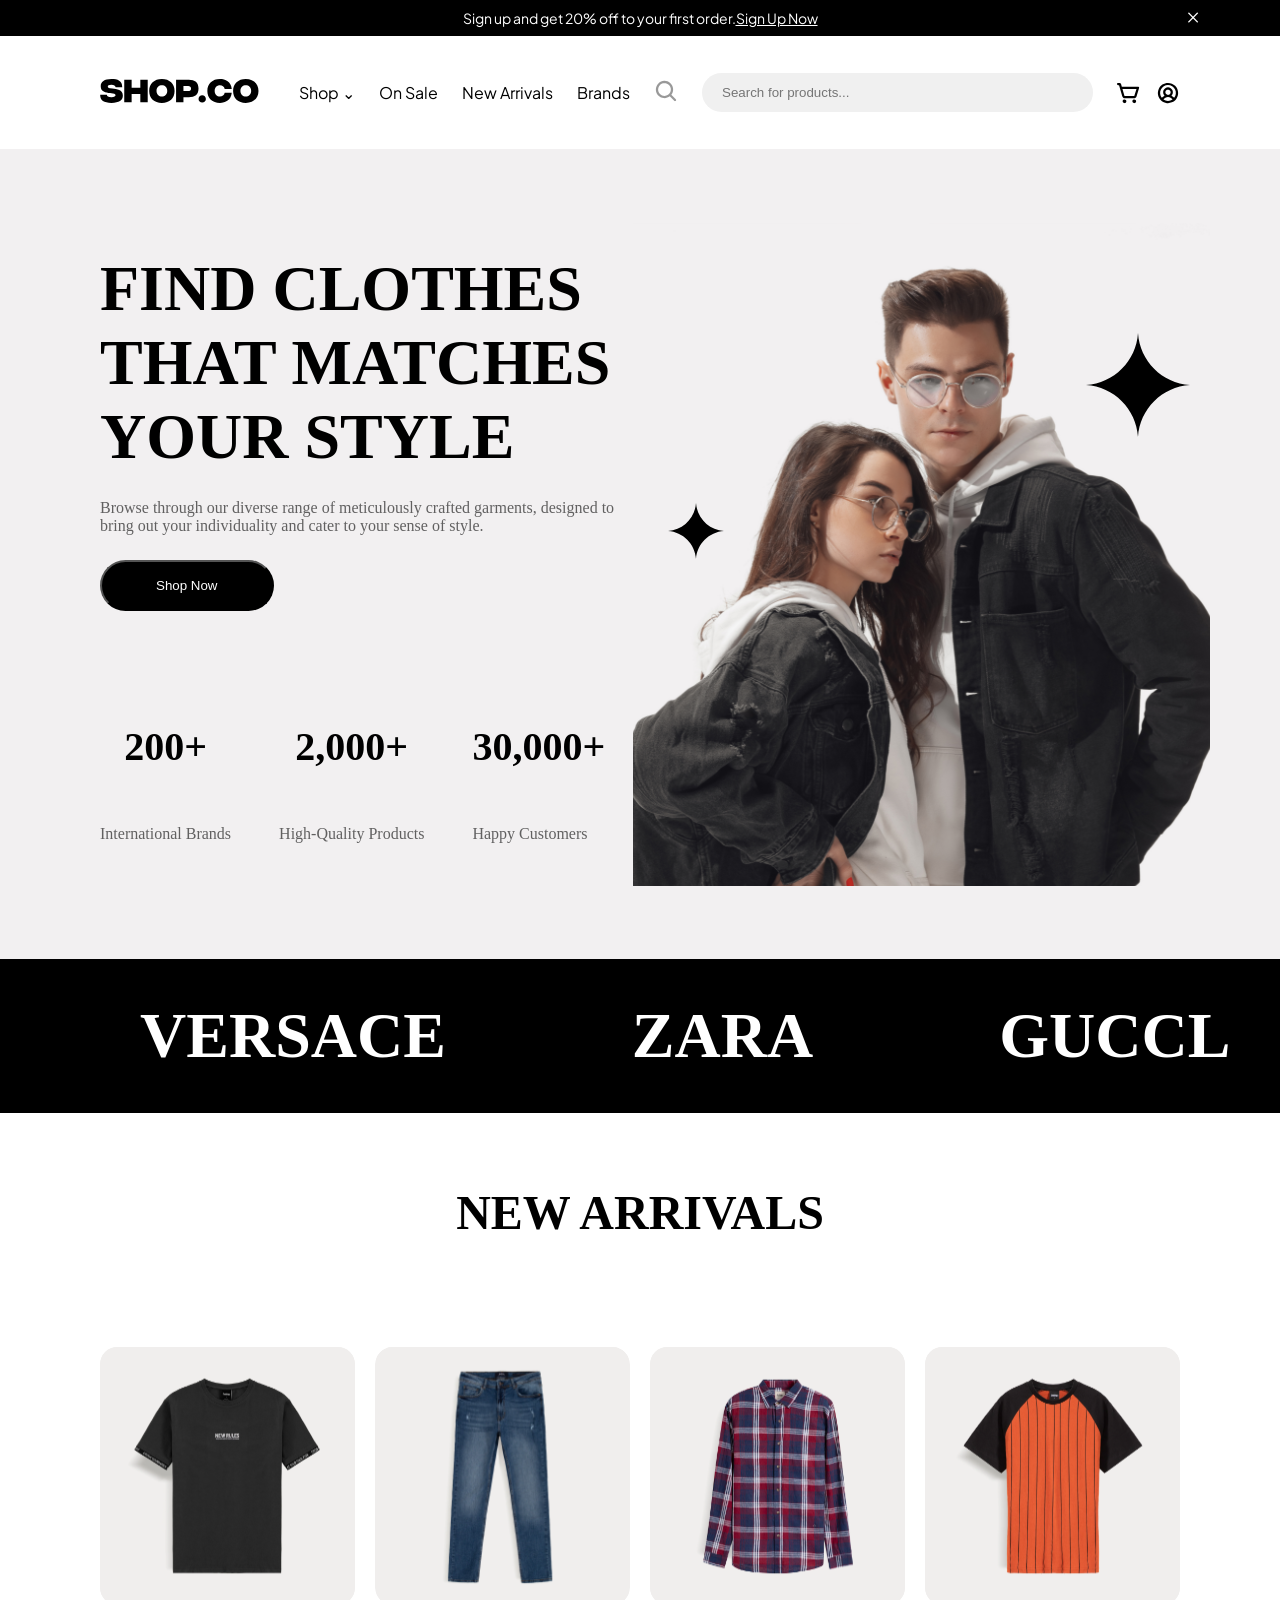
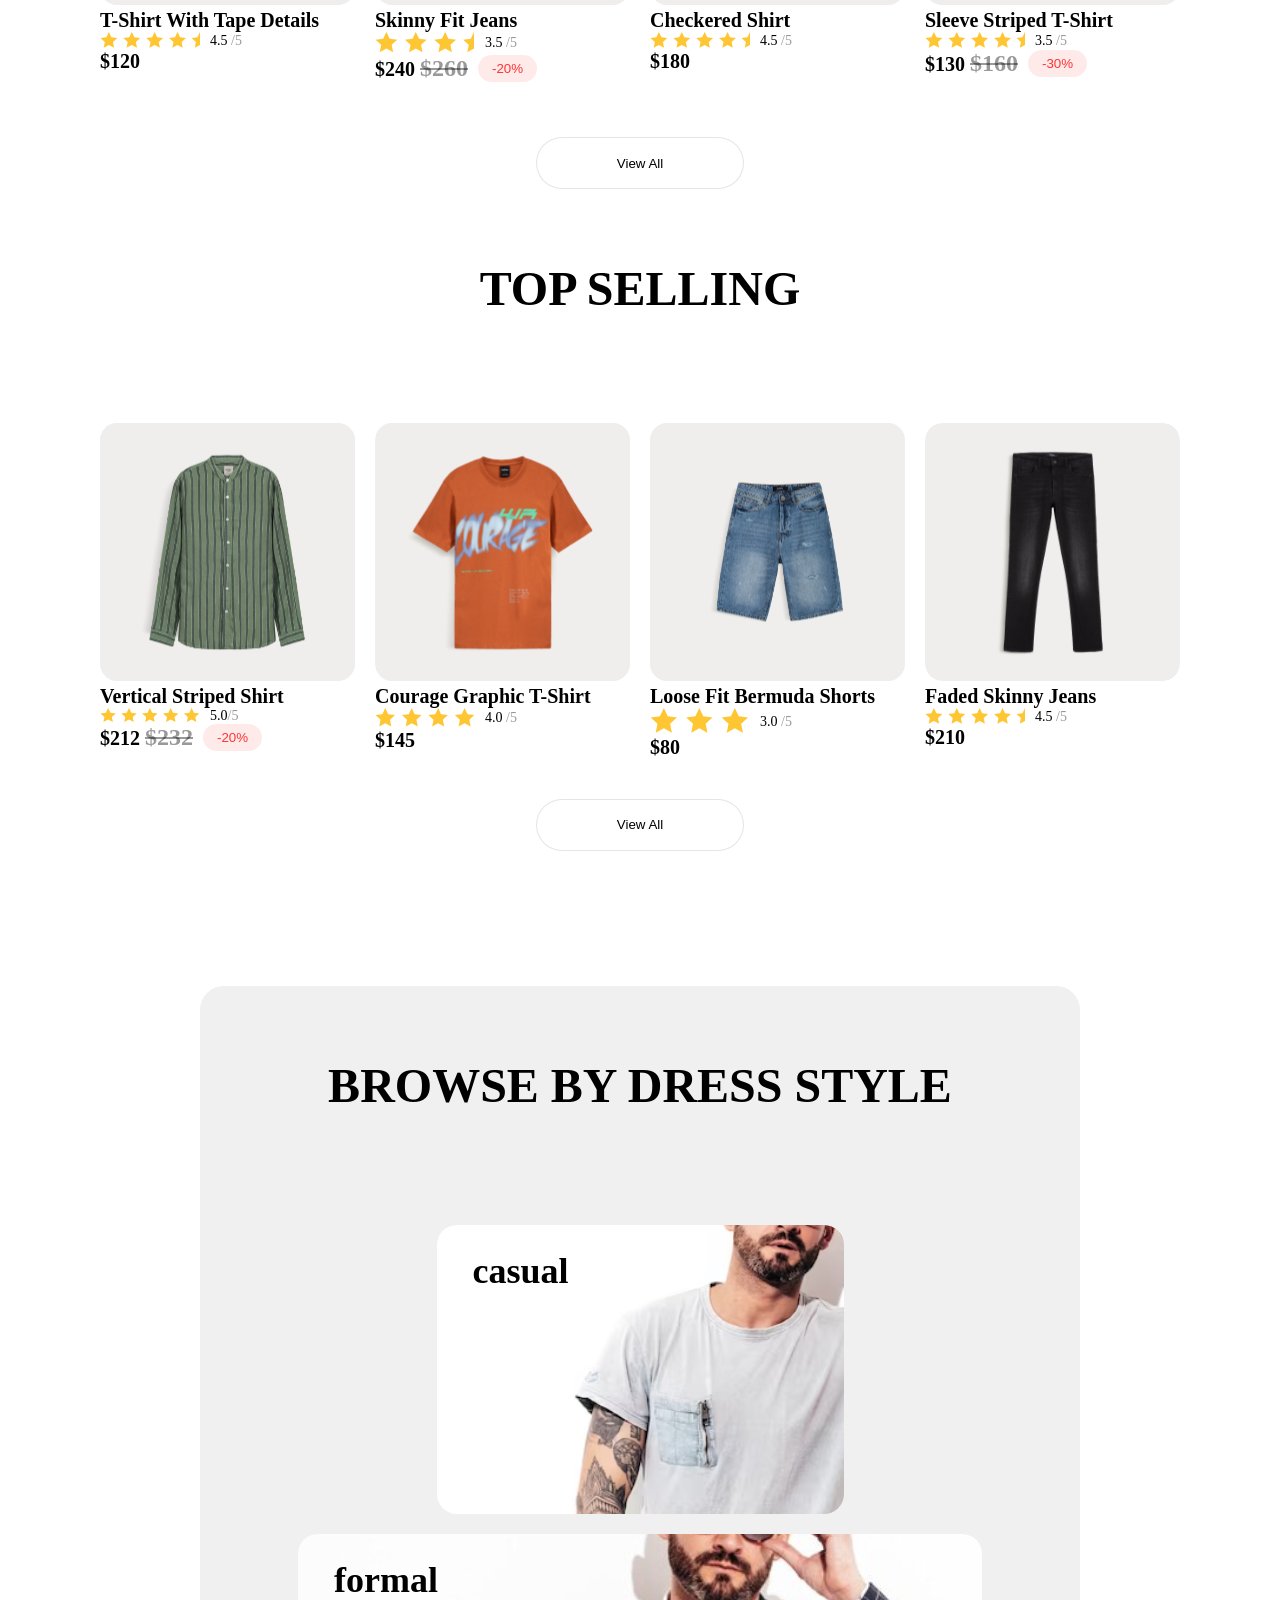
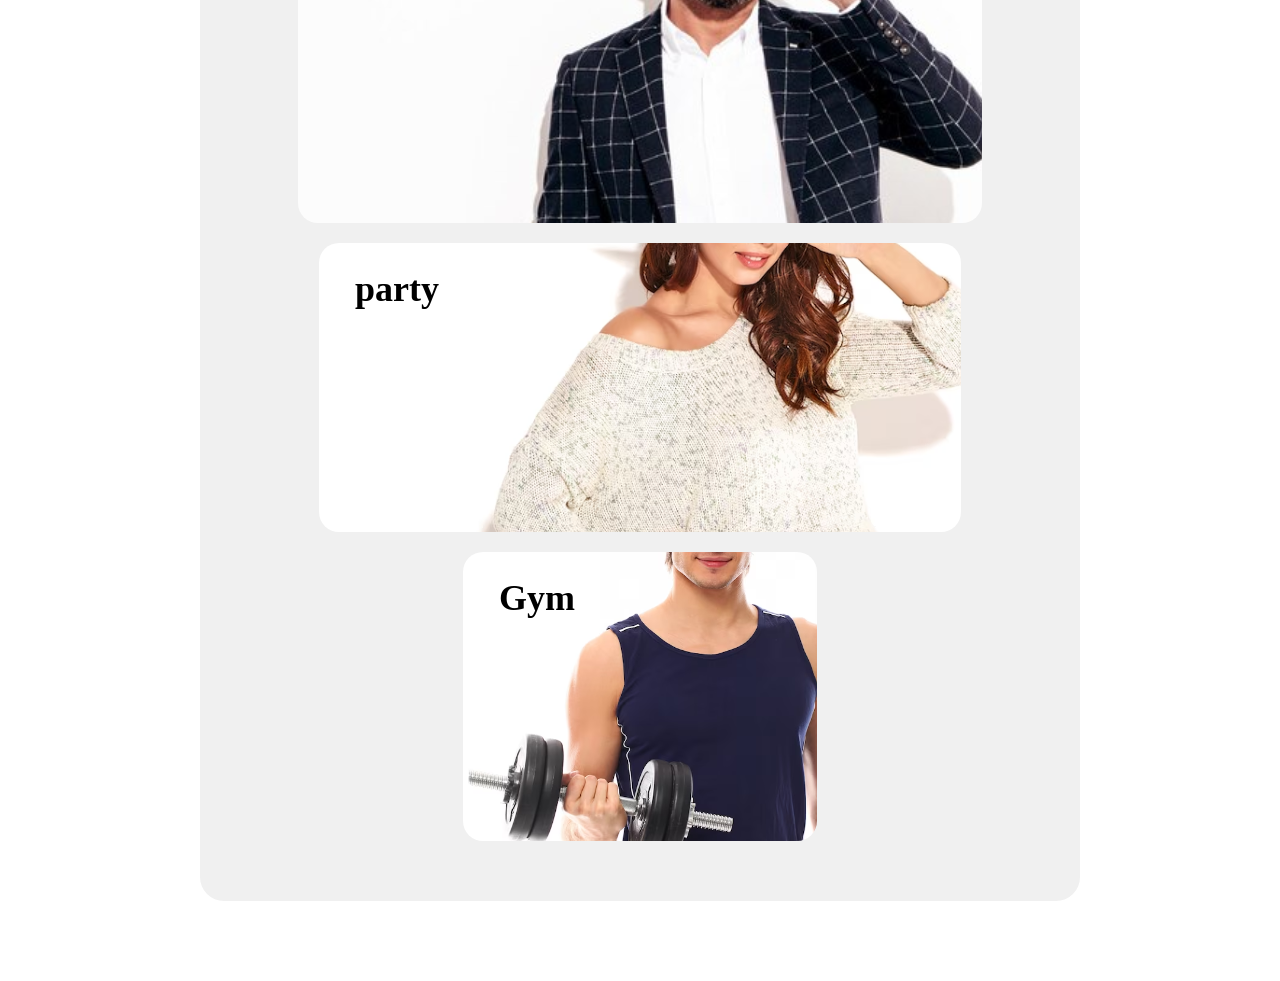
==== index.html @ 4433cfea "version 1" ====
<!DOCTYPE html>
<html lang="en">

<head>
    <meta charset="UTF-8">
    <meta name="viewport" content="width=device-width, initial-scale=1.0">
    <title>Document</title>
    <link rel="stylesheet" href="./style.css">
    <link rel="preconnect" href="https://fonts.googleapis.com">
<link rel="preconnect" href="https://fonts.gstatic.com" crossorigin>
<link href="https://fonts.googleapis.com/css2?family=Inter:ital,opsz,wght@0,14..32,100..900;1,14..32,100..900&family=Plus+Jakarta+Sans:ital,wght@0,200..800;1,200..800&display=swap" rel="stylesheet">
</head>

<body>
        <!-- banner -->
        <div class="banner">
            <p>Sign up and get 20% off to your first order.<a href="">Sign Up Now</a></p>
            <span> × </span>
        </div>
        <div class="container">
            <!-- header -->
         <header>
             <div class="logo"><img src="./image/SHOP.CO.svg" alt="logo"></div>
            <nav>
            <a href=""> Shop <span>⌄</span> </a>
                <a href="">On Sale</a>
                <a href="">New Arrivals </a>
            <a href=""> Brands</a>
            <span><img src="./image/search.svg" alt="search"></span>
            <div class="search"><input type="text" placeholder="Search for products...">
            </div>
            <div class="icon">
                <img src="./image/cart.svg" alt="cart">
                <img src="./image/profiel.svg" alt="prof">
            </div>
            </nav>
         </header>
        </div>
         <!-- hero -->
         <div class="hero section">
             
    <div class="hero-text">
        <h1>FIND CLOTHES<br> THAT MATCHES<br> YOUR STYLE</h1>
        
        <p>
            Browse through our diverse range of meticulously crafted garments,
            designed to bring out your individuality and cater to your sense of style.
        </p>

        <button>Shop Now</button>

        <div class="stats">
            <div>
                <h2>200+</h2>
                <span>International Brands</span>
            </div>

            <div>
                <h2>2,000+</h2>
                <span>High-Quality Products</span>
            </div>

            <div>
                <h2>30,000+</h2>
                <span>Happy Customers</span>
            </div>
        </div>
    </div>

    <div class="hero-img">
        <img src="./image/hero img (2).svg" alt="hero image">
        <img src="./image/Vector.svg" alt="star">
        <img src="./image/Vector (1).svg" alt="star">
    </div>
</div>

<!-- hero banner -->
<section class="brands-banner">
    <span>VERSACE </span>
<span> ZARA</span>
<span> GUCCL</span>
<span>PRADA</span>
</section>
<!-- product -->
 <h2> NEW ARRIVALS</h2>
<div class="products">

    <div class="card">
        <img src="./image/t shirt.svg" alt="T-shirt">

        <h3>T-Shirt With Tape Details</h3>

        <div class="rating">
            <img src="./image/stars.svg" alt="star">
            <p>4.5 <span>/5</span></p>
        </div>

        <div class="price">
            <h3>$120</h3>
        </div>
    </div>


    <div class="card">
        <img src="./image/pants.svg" alt="pants">

        <h3>Skinny Fit Jeans</h3>

        <div class="rating">
            <img src="./image/bants.svg" alt="star">
            <p>3.5 <span>/5</span></p>
        </div>

        <div class="price">
            <h3>$240 <span>$260</span></h3>
            <button>-20%</button>
        </div>
    </div>

    <div class="card">
        <img src="./image/blouse.svg" alt="blouse">

        <h3>Checkered Shirt</h3>

        <div class="rating">
            <img src="./image/stars.svg" alt="star">
            <p>4.5 <span>/5</span></p>
        </div>

        <div class="price">
            <h3>$180</h3>
        </div>
    </div>

    <div class="card">
        <img src="./image/T_SHIRT O.svg" alt="shirt">

        <h3>Sleeve Striped T-Shirt</h3>

        <div class="rating">
            <img src="./image/stars.svg" alt="stars">
            <p>3.5 <span>/5</span></p>
        </div>

        <div class="price">
            <h3>$130 <span>$160</span></h3>
            <button>-30%</button>
        </div>
    </div>

</div>
<button class="btn">View All</button>
<!-- top-selling -->
 <h2> TOP SELLING</h2>
<div class="top-selling">
 <div class="card">
        <img src="./image/img 1.svg" alt="T-shirt green">

        <h3>Vertical Striped Shirt</h3>

        <div class="rating">
            <img src="./image/star 1.svg" alt="star 1">
            <p>5.0<span>/5</span></p>
        </div>
        <div class="price">
            <h3>$212 <span>$232</span></h3>
            <button>-20%</button>
        </div>
    </div>


    <div class="card">
        <img src="./image/img 2.svg" alt="T-shirt o">

        <h3>Courage Graphic T-Shirt</h3>

        <div class="rating">
            <img src="./image/star 2.svg" alt="star 2">
            <p>4.0 <span>/5</span></p>
        </div>
        <div class="price">
            <h3>$145</h3>
        </div>
    </div>
    <div class="card">
        <img src="./image/img 3.svg" alt="short">

        <h3>Loose Fit Bermuda Shorts</h3>

        <div class="rating">
            <img src="./image/star 3.svg" alt="star 3">
            <p>3.0 <span>/5</span></p>
        </div>
        <div class="price">
            <h3>$80</h3>
        </div>
    </div>
    <div class="card">
        <img src="./image/img 4.svg" alt="Jeans">

        <h3>Faded Skinny Jeans </h3>

        <div class="rating">
            <img src="./image/stars.svg" alt="stars">
            <p>4.5 <span>/5</span></p>
        </div>
<div class="price">
            <h3>$210</h3>
        </div>  
    </div>
<button class="btn">View All</button>  
</div>

<!-- About -->
 
<div class="About">
    <h2>BROWSE BY DRESS STYLE</h2>
  <div class="images">
    <div class="card casual-card">
      <img src="./image/Casual (2).svg" alt="casual">
      <h3 class="position">casual</h3>
    </div>
    <div class="card formal-card">
      <img src="./image/Formal (2).svg" alt="formal">
      <h3 class="position">formal</h3>
    </div>
    <div class="card party-card">
      <img src="./image/party (2).svg" alt="party">
      <h3 class="position">party</h3>
    </div>
    <div class="card gym-card">
      <img src="./image/Gym (2).svg" alt="Gym">
      <h3 class="position">Gym</h3>
    </div>

  </div>
</div>
</body>

</html>
---- style.css ----
* {
    margin: 0;
    padding: 0;
    box-sizing: border-box;
}

:root {
    --color-pr: #000000;
    --color-sac: #00000099;
}

/* banner */

.banner {
    background-color: var(--color-pr);
    position: relative;
}

.banner p {
    font-family: "Plus Jakarta Sans", sans-serif;
    padding: 9px;
    display: flex;
    align-items: center;
    justify-content: center;
    font-weight: 400px;
    font-size: 14px;
    color: #FFFFFF;

}

.banner a {
    color: #FFFFFF;
}

.banner span {
    position: absolute;
    color: #FFFFFF;
    font-size: 25px;
    width: 14px;
    height: 14px;
    right: 80px;
    top: 50%;
    transform: translateY(-50%);
    display: flex;
    justify-content: center;
    align-items: center;
}

.container {
    padding: 0 100px;
}

header {
    display: flex;
    align-items: center;
    gap: 40px;
    padding: 37px 0;
    background-color: #fff;
}

nav {
    display: flex;
    align-items: center;
    gap: 24px;
    flex: 1;
}

nav a {
    font-family: "Plus Jakarta Sans", sans-serif;
    text-decoration: none;
    color: #000000;
    width: 321;

    gap: 24px;

}

.search {
    flex: 1;
}

.search input {
    width: 100%;
    border: none;
    background-color: #F0F0F0;
    border-radius: 62px;
    padding: 12px 20px;
}

.icon {
    display: flex;
    align-items: center;
    gap: 15px;
}

.icon img {
    width: 24px;
    cursor: pointer;
}

/* HERO */
.hero {
    width: 100%;
    background-color: #f2f0f1;
    display: flex;
    align-items: center;
    justify-content: space-between;
    padding: 0 70px 0 100px;
}

.hero-text {
    width: 48%;
    padding-top: 103px;

}

.hero-text h1 {
    font-size: 64px;
    font-weight: 900;
    color: #000000;
    margin-bottom: 25px;
}

.hero-text p {
    font-weight: 400;
    font-size: 16px;
    color: var(--color-sac);
    margin-bottom: 25px;
}

.hero-text button {
    gap: 12px;
    border-radius: 62px;
    padding: 16px 54px;
    color: #ffff;
    background-color: var(--color-pr);

}

.stats {
    display: flex;
    align-items: center;
    gap: 48px;
    margin-top: 40px;
}

.stats div {
    display: flex;
    flex-direction: column;
}

.stats h2 {
    font-size: 40px;
    font-weight: 700;
    color: var(--color-pr);
    margin-bottom: 3px;
}

.stats span {
    font-size: 16px;
    color: #00000099;
    padding-bottom: 116px;
}

.hero-img {
    width: 52%;
    height: 663px;
    position: relative;
    display: flex;
    align-items: flex-end;
    justify-content: center;
}

.hero-img img:first-child {
    width: 100%;
    height: 100%;
    object-fit: contain;
}

.hero-img img:nth-child(2) {
    position: absolute;
    width: 104px;
    top: 110px;
    right: 20px;
}

.hero-img img:nth-child(3) {
    position: absolute;
    width: 56px;
    top: 280px;
    left: 35px;
}

.brands-banner {
    color: #fff;
    display: flex;
    gap: 106px;
    padding-left: 100px;
    background-color: var(--color-pr);
    font-weight: 900;

    span {
        padding: 40px;
        display: flex;
        font-weight: 700;
        font-size: 64px;
        color: #FFFFFF;

    }
}

h2 {
    display: flex;
    align-items: center;
    justify-content: center;
    font-weight: 700;
    font-size: 48px;
    vertical-align: middle;
    padding-top: 72px;
    padding-bottom: 52px;
}

/* products */

.products {
    display: flex;
    gap: 20px;
    padding: 55px 100px;
    /* border-bottom: 1px solid #0000001A; */

}

.products .card {
    width: calc((100% - 60px) / 4);
}

.card>img:first-child {
    width: 100%;
}

.card h3 {
    font-weight: 700;
    font-size: 20px;
}

.card h3 span {
    color: #00000066;
    text-decoration: line-through;
    font-weight: 700;
    font-size: 24px;
}

.rating {
    display: flex;
    align-items: center;
    gap: 10px;
}

.rating img {
    width: 100px;
}

.rating p {
    font-weight: 400;
    font-size: 14px;
    margin: 0;
}

.rating p span {
    color: #00000066;
}


.price {
    display: flex;
    align-items: center;
    gap: 10px;
}

.price h3 {
    margin: 0;
}

.price button {
    border-radius: 62px;
    padding: 6px 14px;
    border: none;
    background-color: #FF33331A;
    color: #FF3333;
}

.btn {
    display: flex;
    align-items: center;
    justify-content: center;
    background-color: #FFFFFF;
    padding: 15px 80px;
    height: 52px;
    border-radius: 62px;
    border: 1px solid;
    border-color: #0000001A;
    margin: 0 auto;
}

.products+.btn:hover {
    background-color: var(--color-sac);
    color: #fff;

}

.products .card {
    transition: 0.3s;
}

.products .card:hover {
    transform: scale(1.02);
}

/* top-selling */

.top-selling {
    display: flex;
    flex-wrap: wrap;
    gap: 20px;
    padding: 55px 100px;

}

.top-selling .card {
    width: calc((100% - 60px) / 4);
}

.top-selling .btn {
    display: flex;
    align-items: center;
    justify-content: center;
    margin: 20px auto 0;
}

.top-selling .btn {
    transition: 0.3s;
}

.top-selling .btn:hover {
    background-color: var(--color-sac);
    color: #fff;
    cursor: pointer;
}

.top-selling .card {
    transition: 0.3s;
}

.top-selling .card:hover {
    transform: scale(1.02);
}

/* About */

.About {
    background-color: #f0f0f0;
    border-radius: 24px;
    margin: 80px 200px;
}

.About .images {
    display: flex;
    flex-wrap: wrap;
    gap: 20px;
    padding: 60px;
    text-align: center;
    justify-content: center;
}
.About .card {
    position: relative;
    height: 289px;
    overflow: hidden;
    border-radius: 20px;
}

.About .position {
    position: absolute;
    top: 25px;
    left: 36px;
    font-weight: 700;
    font-size: 36px;
}
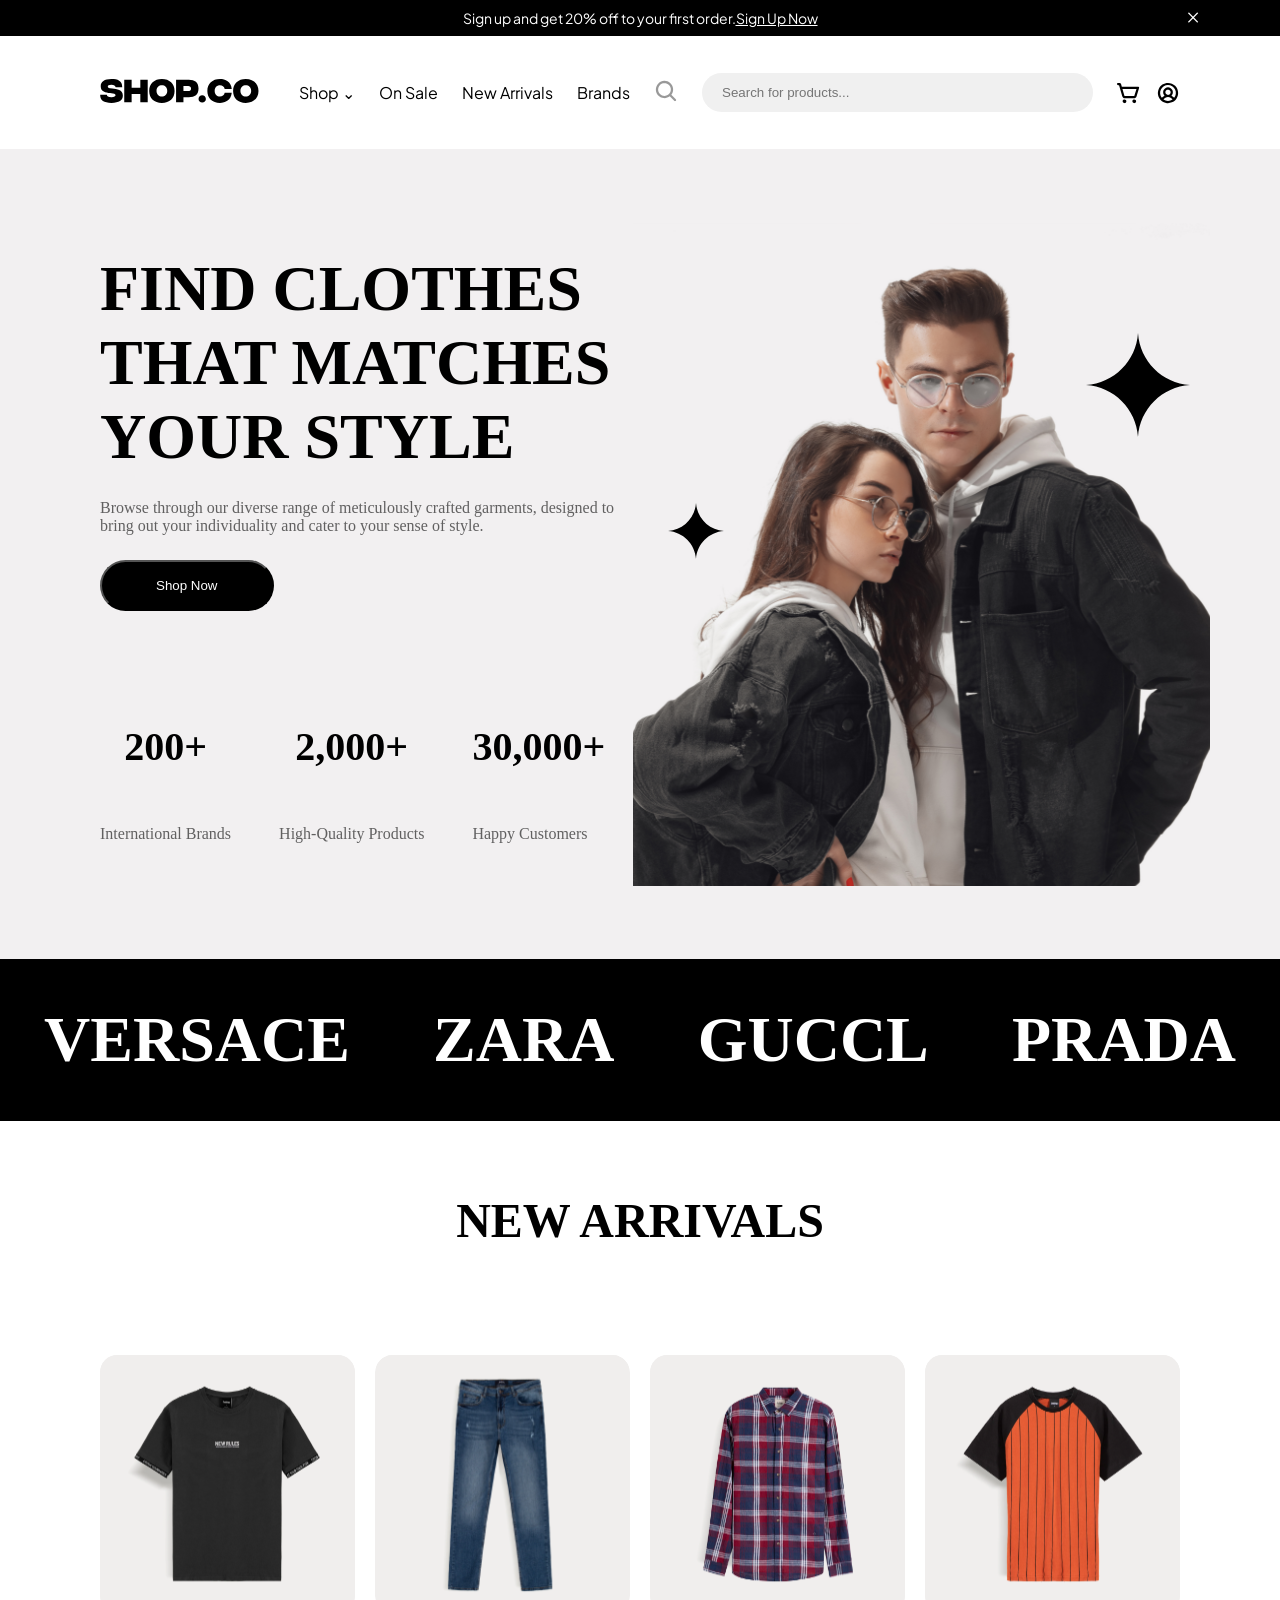
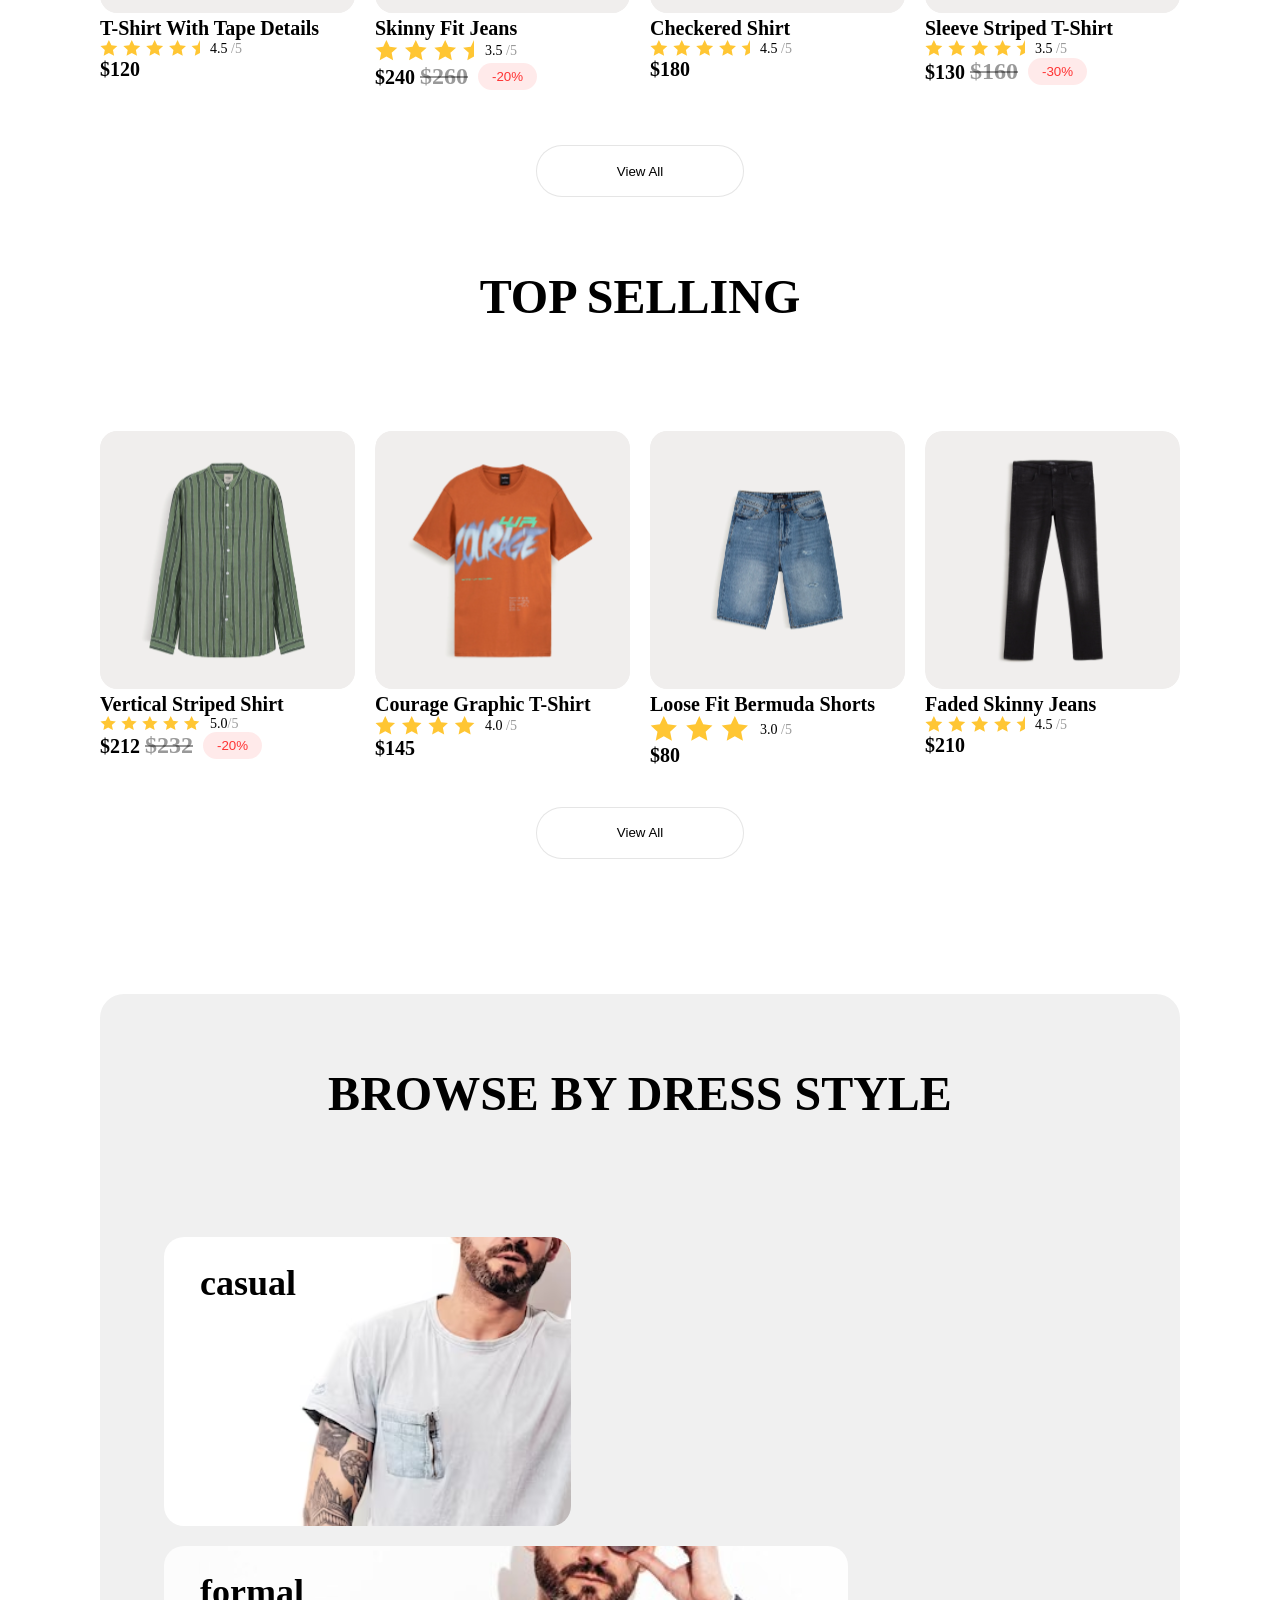
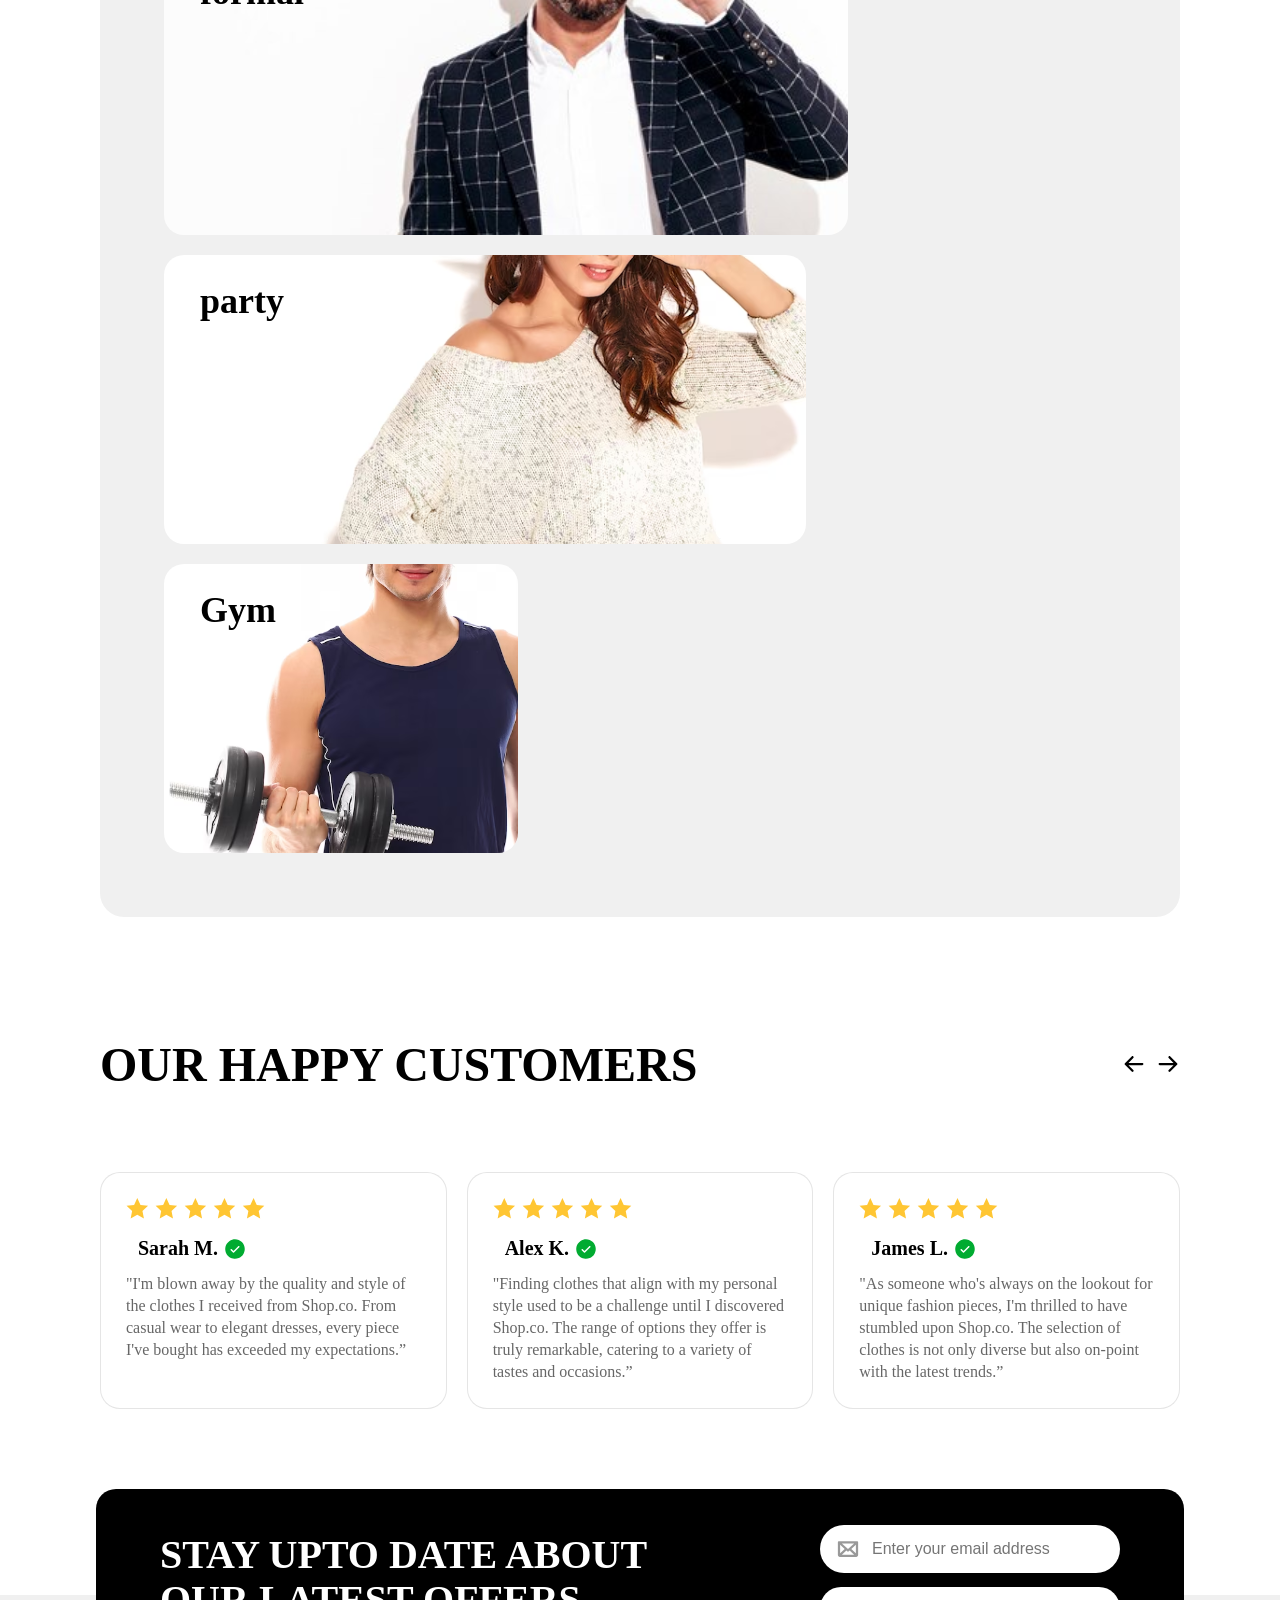
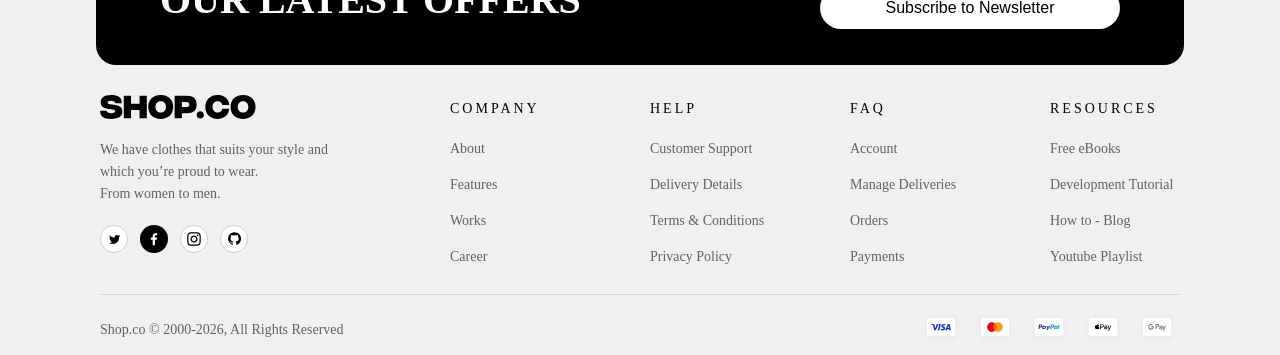
==== commit 524b3a29: "my project" ====
--- a/index.html
+++ b/index.html
@@ -7,234 +7,356 @@
     <title>Document</title>
     <link rel="stylesheet" href="./style.css">
     <link rel="preconnect" href="https://fonts.googleapis.com">
-<link rel="preconnect" href="https://fonts.gstatic.com" crossorigin>
-<link href="https://fonts.googleapis.com/css2?family=Inter:ital,opsz,wght@0,14..32,100..900;1,14..32,100..900&family=Plus+Jakarta+Sans:ital,wght@0,200..800;1,200..800&display=swap" rel="stylesheet">
+    <link rel="preconnect" href="https://fonts.gstatic.com" crossorigin>
+    <link
+        href="https://fonts.googleapis.com/css2?family=Inter:ital,opsz,wght@0,14..32,100..900;1,14..32,100..900&family=Plus+Jakarta+Sans:ital,wght@0,200..800;1,200..800&display=swap"
+        rel="stylesheet">
 </head>
 
 <body>
-        <!-- banner -->
-        <div class="banner">
-            <p>Sign up and get 20% off to your first order.<a href="">Sign Up Now</a></p>
-            <span> × </span>
-        </div>
-        <div class="container">
-            <!-- header -->
-         <header>
-             <div class="logo"><img src="./image/SHOP.CO.svg" alt="logo"></div>
+    <!-- banner -->
+    <div class="banner">
+        <p>Sign up and get 20% off to your first order.<a href="">Sign Up Now</a></p>
+        <span> × </span>
+    </div>
+    <div class="container">
+        <!-- header -->
+        <header>
+            <div class="logo"><img src="./image/SHOP.CO.svg" alt="logo"></div>
             <nav>
-            <a href=""> Shop <span>⌄</span> </a>
+                <a href=""> Shop <span>⌄</span> </a>
                 <a href="">On Sale</a>
                 <a href="">New Arrivals </a>
-            <a href=""> Brands</a>
-            <span><img src="./image/search.svg" alt="search"></span>
-            <div class="search"><input type="text" placeholder="Search for products...">
-            </div>
+                <a href=""> Brands</a>
+                <span><img src="./image/search.svg" alt="search"></span>
+                <div class="search"><input type="text" placeholder="Search for products...">
+                </div>
+                <div class="icon">
+                    <img src="./image/cart.svg" alt="cart">
+                    <img src="./image/profiel.svg" alt="prof">
+                </div>
+            </nav>
+        </header>
+    </div>
+    <!-- hero -->
+    <div class="hero section">
+
+        <div class="hero-text">
+            <h1>FIND CLOTHES<br> THAT MATCHES<br> YOUR STYLE</h1>
+
+            <p>
+                Browse through our diverse range of meticulously crafted garments,
+                designed to bring out your individuality and cater to your sense of style.
+            </p>
+
+            <button>Shop Now</button>
+
+            <div class="stats">
+                <div>
+                    <h2>200+</h2>
+                    <span>International Brands</span>
+                </div>
+
+                <div>
+                    <h2>2,000+</h2>
+                    <span>High-Quality Products</span>
+                </div>
+
+                <div>
+                    <h2>30,000+</h2>
+                    <span>Happy Customers</span>
+                </div>
+            </div>
+        </div>
+
+        <div class="hero-img">
+            <img src="./image/hero img (2).svg" alt="hero image">
+            <img src="./image/Vector.svg" alt="star">
+            <img src="./image/Vector (1).svg" alt="star">
+        </div>
+    </div>
+
+    <!-- hero banner -->
+    <section class="brands-banner">
+        <span>VERSACE </span>
+        <span> ZARA</span>
+        <span> GUCCL</span>
+        <span>PRADA</span>
+    </section>
+    <!-- product -->
+    <h2> NEW ARRIVALS</h2>
+    <div class="products">
+
+        <div class="card">
+            <img src="./image/t shirt.svg" alt="T-shirt">
+
+            <h3>T-Shirt With Tape Details</h3>
+
+            <div class="rating">
+                <img src="./image/stars.svg" alt="star">
+                <p>4.5 <span>/5</span></p>
+            </div>
+
+            <div class="price">
+                <h3>$120</h3>
+            </div>
+        </div>
+
+
+        <div class="card">
+            <img src="./image/pants.svg" alt="pants">
+
+            <h3>Skinny Fit Jeans</h3>
+
+            <div class="rating">
+                <img src="./image/bants.svg" alt="star">
+                <p>3.5 <span>/5</span></p>
+            </div>
+
+            <div class="price">
+                <h3>$240 <span>$260</span></h3>
+                <button>-20%</button>
+            </div>
+        </div>
+
+        <div class="card">
+            <img src="./image/blouse.svg" alt="blouse">
+
+            <h3>Checkered Shirt</h3>
+
+            <div class="rating">
+                <img src="./image/stars.svg" alt="star">
+                <p>4.5 <span>/5</span></p>
+            </div>
+
+            <div class="price">
+                <h3>$180</h3>
+            </div>
+        </div>
+
+        <div class="card">
+            <img src="./image/T_SHIRT O.svg" alt="shirt">
+
+            <h3>Sleeve Striped T-Shirt</h3>
+
+            <div class="rating">
+                <img src="./image/stars.svg" alt="stars">
+                <p>3.5 <span>/5</span></p>
+            </div>
+
+            <div class="price">
+                <h3>$130 <span>$160</span></h3>
+                <button>-30%</button>
+            </div>
+        </div>
+
+    </div>
+    <button class="btn">View All</button>
+    <!-- top-selling -->
+    <h2> TOP SELLING</h2>
+    <div class="top-selling">
+        <div class="card">
+            <img src="./image/img 1.svg" alt="T-shirt green">
+
+            <h3>Vertical Striped Shirt</h3>
+
+            <div class="rating">
+                <img src="./image/star 1.svg" alt="star 1">
+                <p>5.0<span>/5</span></p>
+            </div>
+            <div class="price">
+                <h3>$212 <span>$232</span></h3>
+                <button>-20%</button>
+            </div>
+        </div>
+
+
+        <div class="card">
+            <img src="./image/img 2.svg" alt="T-shirt o">
+
+            <h3>Courage Graphic T-Shirt</h3>
+
+            <div class="rating">
+                <img src="./image/star 2.svg" alt="star 2">
+                <p>4.0 <span>/5</span></p>
+            </div>
+            <div class="price">
+                <h3>$145</h3>
+            </div>
+        </div>
+        <div class="card">
+            <img src="./image/img 3.svg" alt="short">
+
+            <h3>Loose Fit Bermuda Shorts</h3>
+
+            <div class="rating">
+                <img src="./image/star 3.svg" alt="star 3">
+                <p>3.0 <span>/5</span></p>
+            </div>
+            <div class="price">
+                <h3>$80</h3>
+            </div>
+        </div>
+        <div class="card">
+            <img src="./image/img 4.svg" alt="Jeans">
+
+            <h3>Faded Skinny Jeans </h3>
+
+            <div class="rating">
+                <img src="./image/stars.svg" alt="stars">
+                <p>4.5 <span>/5</span></p>
+            </div>
+            <div class="price">
+                <h3>$210</h3>
+            </div>
+        </div>
+        <button class="btn">View All</button>
+    </div>
+
+    <!-- About -->
+
+    <div class="About">
+        <h2 class="BROWSE">BROWSE BY DRESS STYLE</h2>
+        <div class="images">
+            <div class="card casual-card">
+                <img src="./image/Casual (2).svg" alt="casual">
+                <h3 class="position">casual</h3>
+            </div>
+            <div class="card formal-card">
+                <img src="./image/Formal (2).svg" alt="formal">
+                <h3 class="position">formal</h3>
+            </div>
+            <div class="card party-card">
+                <img src="./image/party (2).svg" alt="party">
+                <h3 class="position">party</h3>
+            </div>
+            <div class="card gym-card">
+                <img src="./image/Gym (2).svg" alt="Gym">
+                <h3 class="position">Gym</h3>
+            </div>
+
+        </div>
+    </div>
+    <!-- OURHAPPY -->
+    <div class="arrows">
+        <h2>OUR HAPPY CUSTOMERS</h2>
+        <div class="arrow-buttons">
+            <img src="./image/arrow-down-bold 2.svg" alt="arrow">
+            <img src="./image/arrow-down-bold 1.svg" alt="arrow">
+        </div>
+    </div>
+    <div class="cards">
+        <div class="cover">
+            <img src="./image/our star.svg" alt="star">
+            <h3>Sarah M.
+                <img src="./image/t icone .svg" alt="icone">
+            </h3>
+            <p>"I'm blown away by the quality and style of the clothes I received from Shop.co. From casual wear to
+                elegant dresses, every piece I've bought has exceeded my expectations.”</p>
+        </div>
+        <div class="cover">
+            <img src="./image/our star.svg" alt="star">
+            <h3>Alex K.
+                <img src="./image/t icone .svg" alt="icone">
+            </h3>
+            <p>"Finding clothes that align with my personal style used to be a challenge until I discovered Shop.co. The
+                range of options they offer is truly remarkable, catering to a variety of tastes and occasions.”</p>
+        </div>
+        <div class="cover">
+            <img src="./image/our star.svg" alt="star">
+            <h3>James L.
+                <img src="./image/t icone .svg" alt="icone">
+            </h3>
+            <p> "As someone who's always on the lookout for unique fashion pieces, I'm thrilled to have stumbled upon
+                Shop.co. The selection of clothes is not only diverse but also on-point with the latest trends.”</p>
+        </div>
+    </div>
+    </div>
+
+    <!-- black-card -->
+    <div class="black-card">
+        <h3 class="STAY-UP">
+            STAY UPTO DATE ABOUT<br>
+            OUR LATEST OFFERS
+        </h3>
+        <div class="email">
+            <div class="email-input">
+                <img src="./image/email.svg" alt="email">
+                <input type="email" placeholder="Enter your email address">
+            </div>
+            <button class="Subscribe">
+                Subscribe to Newsletter
+            </button>
+        </div>
+    </div>
+    <!-- footer -->
+
+    <footer>
+        <div class="footer">
+
             <div class="icon">
-                <img src="./image/cart.svg" alt="cart">
-                <img src="./image/profiel.svg" alt="prof">
-            </div>
-            </nav>
-         </header>
-        </div>
-         <!-- hero -->
-         <div class="hero section">
-             
-    <div class="hero-text">
-        <h1>FIND CLOTHES<br> THAT MATCHES<br> YOUR STYLE</h1>
-        
-        <p>
-            Browse through our diverse range of meticulously crafted garments,
-            designed to bring out your individuality and cater to your sense of style.
-        </p>
-
-        <button>Shop Now</button>
-
-        <div class="stats">
-            <div>
-                <h2>200+</h2>
-                <span>International Brands</span>
-            </div>
-
-            <div>
-                <h2>2,000+</h2>
-                <span>High-Quality Products</span>
-            </div>
-
-            <div>
-                <h2>30,000+</h2>
-                <span>Happy Customers</span>
-            </div>
-        </div>
-    </div>
-
-    <div class="hero-img">
-        <img src="./image/hero img (2).svg" alt="hero image">
-        <img src="./image/Vector.svg" alt="star">
-        <img src="./image/Vector (1).svg" alt="star">
-    </div>
-</div>
-
-<!-- hero banner -->
-<section class="brands-banner">
-    <span>VERSACE </span>
-<span> ZARA</span>
-<span> GUCCL</span>
-<span>PRADA</span>
-</section>
-<!-- product -->
- <h2> NEW ARRIVALS</h2>
-<div class="products">
-
-    <div class="card">
-        <img src="./image/t shirt.svg" alt="T-shirt">
-
-        <h3>T-Shirt With Tape Details</h3>
-
-        <div class="rating">
-            <img src="./image/stars.svg" alt="star">
-            <p>4.5 <span>/5</span></p>
-        </div>
-
-        <div class="price">
-            <h3>$120</h3>
-        </div>
-    </div>
-
-
-    <div class="card">
-        <img src="./image/pants.svg" alt="pants">
-
-        <h3>Skinny Fit Jeans</h3>
-
-        <div class="rating">
-            <img src="./image/bants.svg" alt="star">
-            <p>3.5 <span>/5</span></p>
-        </div>
-
-        <div class="price">
-            <h3>$240 <span>$260</span></h3>
-            <button>-20%</button>
-        </div>
-    </div>
-
-    <div class="card">
-        <img src="./image/blouse.svg" alt="blouse">
-
-        <h3>Checkered Shirt</h3>
-
-        <div class="rating">
-            <img src="./image/stars.svg" alt="star">
-            <p>4.5 <span>/5</span></p>
-        </div>
-
-        <div class="price">
-            <h3>$180</h3>
-        </div>
-    </div>
-
-    <div class="card">
-        <img src="./image/T_SHIRT O.svg" alt="shirt">
-
-        <h3>Sleeve Striped T-Shirt</h3>
-
-        <div class="rating">
-            <img src="./image/stars.svg" alt="stars">
-            <p>3.5 <span>/5</span></p>
-        </div>
-
-        <div class="price">
-            <h3>$130 <span>$160</span></h3>
-            <button>-30%</button>
-        </div>
-    </div>
-
-</div>
-<button class="btn">View All</button>
-<!-- top-selling -->
- <h2> TOP SELLING</h2>
-<div class="top-selling">
- <div class="card">
-        <img src="./image/img 1.svg" alt="T-shirt green">
-
-        <h3>Vertical Striped Shirt</h3>
-
-        <div class="rating">
-            <img src="./image/star 1.svg" alt="star 1">
-            <p>5.0<span>/5</span></p>
-        </div>
-        <div class="price">
-            <h3>$212 <span>$232</span></h3>
-            <button>-20%</button>
-        </div>
-    </div>
-
-
-    <div class="card">
-        <img src="./image/img 2.svg" alt="T-shirt o">
-
-        <h3>Courage Graphic T-Shirt</h3>
-
-        <div class="rating">
-            <img src="./image/star 2.svg" alt="star 2">
-            <p>4.0 <span>/5</span></p>
-        </div>
-        <div class="price">
-            <h3>$145</h3>
-        </div>
-    </div>
-    <div class="card">
-        <img src="./image/img 3.svg" alt="short">
-
-        <h3>Loose Fit Bermuda Shorts</h3>
-
-        <div class="rating">
-            <img src="./image/star 3.svg" alt="star 3">
-            <p>3.0 <span>/5</span></p>
-        </div>
-        <div class="price">
-            <h3>$80</h3>
-        </div>
-    </div>
-    <div class="card">
-        <img src="./image/img 4.svg" alt="Jeans">
-
-        <h3>Faded Skinny Jeans </h3>
-
-        <div class="rating">
-            <img src="./image/stars.svg" alt="stars">
-            <p>4.5 <span>/5</span></p>
-        </div>
-<div class="price">
-            <h3>$210</h3>
-        </div>  
-    </div>
-<button class="btn">View All</button>  
-</div>
-
-<!-- About -->
- 
-<div class="About">
-    <h2>BROWSE BY DRESS STYLE</h2>
-  <div class="images">
-    <div class="card casual-card">
-      <img src="./image/Casual (2).svg" alt="casual">
-      <h3 class="position">casual</h3>
-    </div>
-    <div class="card formal-card">
-      <img src="./image/Formal (2).svg" alt="formal">
-      <h3 class="position">formal</h3>
-    </div>
-    <div class="card party-card">
-      <img src="./image/party (2).svg" alt="party">
-      <h3 class="position">party</h3>
-    </div>
-    <div class="card gym-card">
-      <img src="./image/Gym (2).svg" alt="Gym">
-      <h3 class="position">Gym</h3>
-    </div>
-
-  </div>
-</div>
+                <img src="./image/SHOP.CO (1).svg" alt="icon">
+            </div>
+
+            <p>
+                We have clothes that suits your style and<br> which you’re proud to wear.
+                <br> From women to men.
+            </p>
+
+            <div class="social-icons">
+                <img src="./image/1.svg" alt="Twitter">
+                <img src="./image/2.svg" alt="Facebook">
+                <img src="./image/3.svg" alt="Instagram">
+                <img src="./image/4.svg" alt="GitHub">
+            </div>
+
+            <div class="footer-links">
+                <div>
+                    <h3>COMPANY</h3>
+                    <a href="#">About</a>
+                    <a href="#">Features</a>
+                    <a href="#">Works</a>
+                    <a href="#">Career</a>
+                </div>
+
+                <div>
+                    <h3>HELP</h3>
+                    <a href="#">Customer Support</a>
+                    <a href="#">Delivery Details</a>
+                    <a href="#">Terms & Conditions</a>
+                    <a href="#">Privacy Policy</a>
+                </div>
+
+                <div>
+                    <h3>FAQ</h3>
+                    <a href="#">Account</a>
+                    <a href="#">Manage Deliveries</a>
+                    <a href="#">Orders</a>
+                    <a href="#">Payments</a>
+                </div>
+
+                <div>
+                    <h3>RESOURCES</h3>
+                    <a href="#">Free eBooks</a>
+                    <a href="#">Development Tutorial</a>
+                    <a href="#">How to - Blog</a>
+                    <a href="#">Youtube Playlist</a>
+                </div>
+            </div>
+            <div class="footer-bottom">
+                <p>Shop.co © 2000-2026, All Rights Reserved</p>
+
+                <div class="payment">
+                    <img src="./image/Badge.svg" alt="Visa">
+                    <img src="./image/Badge (1).svg" alt="Mastercard">
+                    <img src="./image/Badge (2).svg" alt="PayPal">
+                    <img src="./image/Badge (3).svg" alt="Apple Pay">
+                    <img src="./image/Badge (4).svg" alt="Google Pay">
+                </div>
+            </div>
+        </div>
+    </footer>
+
 </body>
 
 </html>
--- a/style.css
+++ b/style.css
@@ -4,6 +4,10 @@
     box-sizing: border-box;
 }
 
+body {
+    overflow-x: hidden;
+}
+
 :root {
     --color-pr: #000000;
     --color-sac: #00000099;
@@ -22,7 +26,7 @@
     display: flex;
     align-items: center;
     justify-content: center;
-    font-weight: 400px;
+    font-weight: 400;
     font-size: 14px;
     color: #FFFFFF;
 
@@ -69,8 +73,6 @@
     font-family: "Plus Jakarta Sans", sans-serif;
     text-decoration: none;
     color: #000000;
-    width: 321;
-
     gap: 24px;
 
 }
@@ -194,19 +196,17 @@
 .brands-banner {
     color: #fff;
     display: flex;
-    gap: 106px;
-    padding-left: 100px;
+    justify-content: space-between;
+    padding: 44px;
     background-color: var(--color-pr);
     font-weight: 900;
-
-    span {
-        padding: 40px;
-        display: flex;
-        font-weight: 700;
-        font-size: 64px;
-        color: #FFFFFF;
-
-    }
+}
+
+.brands-banner span {
+    display: flex;
+    font-weight: 700;
+    font-size: 64px;
+    color: #FFFFFF;
 }
 
 h2 {
@@ -303,8 +303,8 @@
 }
 
 .products+.btn:hover {
-    background-color: var(--color-sac);
-    color: #fff;
+    background-color: #d6d5d5;
+    color: var(--color-pr);
 
 }
 
@@ -342,9 +342,8 @@
 }
 
 .top-selling .btn:hover {
-    background-color: var(--color-sac);
-    color: #fff;
-    cursor: pointer;
+    background-color: #d6d5d5;
+    color: var(--color-pr);
 }
 
 .top-selling .card {
@@ -356,26 +355,30 @@
 }
 
 /* About */
-
 .About {
     background-color: #f0f0f0;
     border-radius: 24px;
-    margin: 80px 200px;
+    margin: 80px 100px;
 }
 
 .About .images {
     display: flex;
     flex-wrap: wrap;
     gap: 20px;
-    padding: 60px;
-    text-align: center;
-    justify-content: center;
-}
+    padding: 64px;
+}
+
 .About .card {
     position: relative;
     height: 289px;
     overflow: hidden;
     border-radius: 20px;
+}
+
+.About .card img {
+    width: 100%;
+    height: auto;
+    display: block;
 }
 
 .About .position {
@@ -384,4 +387,919 @@
     left: 36px;
     font-weight: 700;
     font-size: 36px;
+}
+
+
+/* our-happy */
+
+.our-happy {
+    padding: 60px 100px;
+    display: flex;
+    gap: 20px;
+}
+
+.arrows {
+    padding: 0 100px;
+    display: flex;
+    justify-content: space-between;
+    align-items: center;
+    margin-bottom: 40px;
+}
+
+.arrows h2 {
+    font-size: 48px;
+    padding: 40px 0;
+}
+
+.arrow-buttons {
+    display: flex;
+    align-items: center;
+    gap: 10px;
+}
+
+.arrow-buttons img {
+    width: 24px;
+    height: 24px;
+}
+
+
+/* Customer Cards */
+.cards {
+    display: flex;
+    padding: 0 100px;
+    gap: 20px;
+}
+
+.cover {
+    width: calc((100% - 40px) / 3);
+    gap: 20px;
+    border: 1px solid#0000001A;
+    border-radius: 20px;
+    padding: 25px;
+    background-color: #ffffff;
+}
+
+.cover h3 {
+    display: flex;
+    align-items: center;
+    gap: 5px;
+    font-size: 20px;
+    margin: 12px;
+}
+
+.cover p {
+    font-weight: 400;
+    font-size: 16px;
+    line-height: 22px;
+    color: #00000099;
+
+}
+
+.cover {
+    transition: 0.2s ease;
+}
+
+.cover:hover {
+    transform: translateX(5px);
+    border-color: #000000;
+}
+
+/* black-card */
+
+.black-card {
+    position: relative;
+    z-index: 2;
+    margin: 80px auto -70px;
+    width: 85%;
+    border-radius: 20px;
+    padding: 36px 64px;
+    background-color: var(--color-pr);
+    display: flex;
+    justify-content: space-between;
+    align-items: center;
+}
+
+.black-card h3 {
+    margin: 0;
+    font-weight: 700;
+    font-size: 40px;
+    line-height: 45px;
+    color: #FFFFFF;
+}
+
+.email {
+    display: flex;
+    flex-direction: column;
+    gap: 14px;
+    width: 300px;
+}
+
+.email-input {
+    display: flex;
+    align-items: center;
+    gap: 12px;
+    background-color: #FFFFFF;
+    border-radius: 62px;
+    padding: 12px 16px;
+}
+
+.email-input img {
+    width: 24px;
+    height: 24px;
+}
+
+.email-input input {
+    width: 100%;
+    border: none;
+    outline: none;
+    font-size: 16px;
+}
+
+.Subscribe {
+    width: 100%;
+    border: none;
+    color: #000000;
+    background-color: #FFFFFF;
+    border-radius: 62px;
+    padding: 12px 16px;
+    font-size: 16px;
+    cursor: pointer;
+}
+
+
+/* footer */
+
+footer {
+    background-color: #f0f0f0;
+}
+
+.footer {
+    position: relative;
+    min-height: 360px;
+    padding: 100px 100px 30px;
+    background-color: #f0f0f0;
+}
+
+.footer .icon img {
+    width: 156px;
+    height: auto;
+    margin: 0 0 20px;
+}
+
+.footer>p {
+    margin: 0 0 20px;
+    font-weight: 400;
+    font-size: 14px;
+    line-height: 22px;
+    color: #00000099;
+}
+
+
+.social-icons {
+    display: flex;
+    gap: 12px;
+    margin: 0;
+}
+
+.social-icons img {
+    width: 28px;
+    height: 28px;
+}
+
+.footer-links {
+    position: absolute;
+    top: 105px;
+    right: 100px;
+    display: flex;
+    gap: 70px;
+}
+
+.footer-links>div {
+    width: 130px;
+}
+
+.footer-links h3 {
+    margin: 0 0 22px;
+    font-weight: 500;
+    font-size: 14px;
+    line-height: 18px;
+    letter-spacing: 3px;
+    text-transform: uppercase;
+}
+
+.footer-links a {
+    display: block;
+    margin-bottom: 18px;
+    text-decoration: none;
+    color: #00000099;
+    font-size: 14px;
+    line-height: 18px;
+}
+
+.footer-links a:hover {
+    color: #000000;
+}
+
+.footer-bottom {
+    position: absolute;
+    left: 100px;
+    right: 100px;
+    bottom: 10px;
+    padding-top: 20px;
+    border-top: 1px solid #0000001A;
+    display: flex;
+    justify-content: space-between;
+    align-items: center;
+}
+
+.footer-bottom p {
+    font-weight: 400;
+    font-size: 14px;
+    line-height: 18px;
+    color: #00000099;
+}
+
+.payment {
+    display: flex;
+    align-items: center;
+    gap: 8px;
+}
+
+.payment img {
+    width: 46px;
+    height: 30px;
+    object-fit: contain;
+}
+
+
+
+/*  Responsive  */
+
+/* 1208px */
+@media (max-width: 1208px) and (min-width: 993px) {
+
+    .About {
+        margin: 60px 50px;
+    }
+
+    .About .images {
+        padding: 40px;
+        gap: 20px;
+    }
+
+    .About .card {
+        height: 250px;
+    }
+
+    .About .card img {
+        width: 100%;
+        height: 100%;
+        object-fit: cover;
+    }
+
+    .About .position {
+        top: 20px;
+        left: 25px;
+        font-size: 30px;
+    }
+
+}
+
+
+/* Tablet */
+@media (max-width: 992px) {
+
+    .container {
+        padding: 0 40px;
+    }
+
+    .banner span {
+        right: 30px;
+    }
+
+    header {
+        gap: 20px;
+        padding: 25px 0;
+    }
+
+    nav {
+        gap: 15px;
+    }
+
+    nav a {
+        font-size: 14px;
+    }
+
+    .search {
+        flex: 1;
+    }
+
+
+    /* Hero */
+
+    .hero {
+        padding: 0 40px;
+    }
+
+    .hero-text {
+        width: 50%;
+        padding-top: 60px;
+    }
+
+    .hero-text h1 {
+        font-size: 45px;
+    }
+
+    .hero-text p {
+        font-size: 14px;
+    }
+
+    .stats {
+        gap: 20px;
+    }
+
+    .stats h2 {
+        font-size: 28px;
+    }
+
+    .stats span {
+        font-size: 13px;
+        padding-bottom: 60px;
+    }
+
+    .hero-img {
+        width: 50%;
+        height: 500px;
+    }
+
+    .hero-img img:nth-child(2) {
+        width: 75px;
+        top: 80px;
+        right: 0;
+    }
+
+    .hero-img img:nth-child(3) {
+        width: 45px;
+        top: 220px;
+        left: 10px;
+    }
+
+
+    /* Brands */
+
+    .brands-banner {
+        padding: 30px 40px;
+    }
+
+    .brands-banner span {
+        font-size: 38px;
+    }
+
+    h2 {
+        font-size: 38px;
+        padding-top: 55px;
+        padding-bottom: 35px;
+    }
+
+
+    /* New Arrivals + Top Selling */
+
+    .products,
+    .top-selling {
+        padding: 40px;
+        gap: 20px;
+        flex-wrap: wrap;
+    }
+
+    .products .card,
+    .top-selling .card {
+        width: calc((100% - 20px) / 2);
+    }
+
+
+    /* About */
+
+    .About {
+        margin: 60px 40px;
+    }
+
+    .About .images {
+        padding: 40px;
+        gap: 20px;
+    }
+
+    .About .card {
+        width: calc((100% - 20px) / 2);
+        height: 250px;
+    }
+
+    .About .card img {
+        width: 100%;
+        height: 100%;
+        object-fit: cover;
+    }
+
+    .About .position {
+        top: 20px;
+        left: 25px;
+        font-size: 30px;
+    }
+
+    .arrows {
+        padding: 0 40px;
+        margin-bottom: 30px;
+    }
+
+    .arrows h2 {
+        font-size: 38px;
+    }
+
+    .cards {
+        padding: 0 40px;
+        gap: 15px;
+    }
+
+    .cover {
+        width: calc((100% - 30px) / 3);
+        padding: 20px;
+    }
+
+    .cover p {
+        font-size: 14px;
+    }
+
+
+    .black-card {
+        width: 90%;
+        padding: 30px 40px;
+    }
+
+    .black-card h3 {
+        font-size: 30px;
+        line-height: 36px;
+    }
+
+    .email {
+        width: 260px;
+    }
+
+
+    /* Footer */
+
+    /* Footer */
+
+    .footer {
+        padding: 100px 40px 30px;
+    }
+
+    .footer-links {
+        position: static;
+        display: flex;
+        flex-wrap: wrap;
+        gap: 35px 20px;
+        margin-top: 40px;
+    }
+
+    .footer-links>div {
+        width: calc(50% - 10px);
+    }
+
+    .footer-links h3 {
+        margin-bottom: 15px;
+    }
+
+    .footer-links a {
+        margin-bottom: 12px;
+    }
+
+    .footer-bottom {
+        position: static;
+        margin-top: 30px;
+        padding-top: 20px;
+    }
+
+
+}
+
+
+/* Mobile */
+@media (max-width: 767px) {
+
+    .container {
+        padding: 0 16px;
+    }
+
+
+    /* Banner */
+
+    .banner p {
+        font-size: 12px;
+        padding: 10px 40px 10px 15px;
+        text-align: center;
+    }
+
+    .banner span {
+        right: 15px;
+        font-size: 22px;
+    }
+
+    header {
+        padding: 20px 0;
+    }
+
+    nav {
+        gap: 12px;
+    }
+
+    nav a {
+        display: none;
+    }
+
+    nav>span {
+        display: block;
+    }
+
+    nav .search {
+        display: block;
+    }
+
+    .search input {
+        padding: 10px 15px;
+        font-size: 12px;
+    }
+
+    .icon {
+        gap: 10px;
+    }
+
+    .icon img {
+        width: 21px;
+    }
+
+
+    /* Hero */
+
+    .hero {
+        flex-direction: column;
+        padding: 0 16px;
+    }
+
+    .hero-text {
+        width: 100%;
+        padding-top: 45px;
+    }
+
+    .hero-text h1 {
+        font-size: 36px;
+        line-height: 1.1;
+        margin-bottom: 20px;
+    }
+
+    .hero-text p {
+        font-size: 14px;
+        line-height: 21px;
+        margin-bottom: 20px;
+    }
+
+    .hero-text button {
+        width: 100%;
+        padding: 14px;
+    }
+
+    .stats {
+        gap: 15px;
+        margin-top: 30px;
+        justify-content: center;
+    }
+
+    .stats div {
+        align-items: center;
+        text-align: center;
+    }
+
+    .stats h2 {
+        font-size: 22px;
+    }
+
+    .stats span {
+        font-size: 11px;
+        padding-bottom: 30px;
+    }
+
+    .hero-img {
+        width: 100%;
+        height: 400px;
+    }
+
+    .hero-img img:nth-child(2) {
+        width: 65px;
+        top: 60px;
+        right: 5px;
+    }
+
+    .hero-img img:nth-child(3) {
+        width: 40px;
+        top: 170px;
+        left: 5px;
+    }
+
+
+    /* Brands */
+
+    .brands-banner {
+        padding: 25px 15px;
+        flex-wrap: wrap;
+        justify-content: center;
+        gap: 20px 30px;
+    }
+
+    .brands-banner span {
+        font-size: 25px;
+    }
+
+    h2 {
+        font-size: 32px;
+        padding-top: 50px;
+        padding-bottom: 25px;
+        text-align: center;
+    }
+
+
+    /* New Arrivals + Top Selling */
+
+    .products,
+    .top-selling {
+        padding: 25px 16px;
+        gap: 20px;
+        flex-wrap: wrap;
+    }
+
+    .products .card,
+    .top-selling .card {
+        width: calc((100% - 20px) / 2);
+    }
+
+    .card h3 {
+        font-size: 16px;
+    }
+
+    .card h3 span {
+        font-size: 18px;
+    }
+
+    .rating {
+        gap: 5px;
+    }
+
+    .rating img {
+        width: 75px;
+    }
+
+    .rating p {
+        font-size: 12px;
+    }
+
+    .price {
+        gap: 5px;
+        flex-wrap: wrap;
+    }
+
+    .price button {
+        padding: 5px 10px;
+        font-size: 11px;
+    }
+
+    .btn {
+        padding: 13px 50px;
+    }
+
+
+    /* About */
+
+    .About {
+        margin: 50px 16px;
+    }
+
+    .About .images {
+        padding: 20px;
+        gap: 15px;
+    }
+
+    .About .card {
+        width: 100%;
+        height: auto;
+    }
+
+    .About .card img {
+        width: 100%;
+        height: auto;
+        object-fit: contain;
+    }
+
+    .About .position {
+        top: 20px;
+        left: 25px;
+        font-size: 28px;
+    }
+
+    .arrows {
+        padding: 0 16px;
+        margin-bottom: 20px;
+    }
+
+    .arrows h2 {
+        font-size: 28px;
+        padding: 30px 0;
+    }
+
+    .arrow-buttons {
+        gap: 5px;
+    }
+
+    .arrow-buttons img {
+        width: 20px;
+        height: 20px;
+    }
+
+    .cards {
+        padding: 0 16px;
+        flex-direction: column;
+        gap: 15px;
+    }
+
+    .cover {
+        width: 100%;
+        padding: 20px;
+    }
+
+    .cover h3 {
+        font-size: 18px;
+    }
+
+    .cover p {
+        font-size: 14px;
+        line-height: 21px;
+    }
+
+    .black-card {
+        width: calc(100% - 32px);
+        margin: 60px auto -60px;
+        padding: 25px 20px;
+        flex-direction: column;
+        align-items: stretch;
+        gap: 25px;
+    }
+
+    .black-card h3 {
+        font-size: 28px;
+        line-height: 34px;
+    }
+
+    .email {
+        width: 100%;
+    }
+
+
+    /* Footer */
+
+    .footer {
+        padding: 100px 16px 30px;
+    }
+
+    .footer-links {
+        position: static;
+        display: grid;
+        grid-template-columns: 1fr 1fr;
+        gap: 30px 20px;
+        margin-top: 40px;
+    }
+
+    .footer-links>div {
+        width: 100%;
+    }
+
+    .footer-links h3 {
+        margin-bottom: 15px;
+    }
+
+    .footer-links a {
+        margin-bottom: 12px;
+        font-size: 13px;
+    }
+
+    .footer-bottom {
+        position: static;
+        margin-top: 30px;
+        padding-top: 20px;
+        display: flex;
+        flex-direction: column;
+        gap: 15px;
+        text-align: center;
+    }
+
+    .payment {
+        flex-wrap: wrap;
+        justify-content: center;
+    }
+
+}
+
+
+/* Small Mobile */
+@media (max-width: 480px) {
+
+    .hero-text h1 {
+        font-size: 32px;
+    }
+
+    .stats {
+        gap: 10px;
+    }
+
+    .stats h2 {
+        font-size: 20px;
+    }
+
+    .stats span {
+        font-size: 10px;
+    }
+
+    .brands-banner span {
+        font-size: 20px;
+    }
+
+    h2 {
+        font-size: 28px;
+    }
+
+    /* New Arrivals + Top Selling */
+
+    .products,
+    .top-selling {
+        gap: 12px;
+        padding: 20px 12px;
+    }
+
+    .products .card,
+    .top-selling .card {
+        width: calc((100% - 12px) / 2);
+    }
+
+    .card h3 {
+        font-size: 14px;
+    }
+
+    .card h3 span {
+        font-size: 16px;
+    }
+
+    .rating img {
+        width: 65px;
+    }
+
+    .rating p {
+        font-size: 11px;
+    }
+
+    .price h3 {
+        font-size: 18px;
+    }
+
+    .price button {
+        padding: 4px 8px;
+        font-size: 10px;
+    }
+
+
+    /* About */
+
+    .About {
+        margin: 40px 12px;
+    }
+
+    .About .images {
+        padding: 15px;
+        gap: 12px;
+    }
+
+    .About .position {
+        top: 15px;
+        left: 20px;
+        font-size: 24px;
+    }
+
+    .arrows h2 {
+        font-size: 25px;
+    }
+
+    .black-card {
+        width: calc(100% - 24px);
+        padding: 22px 16px;
+    }
+
+    .black-card h3 {
+        font-size: 23px;
+        line-height: 29px;
+    }
+
 }
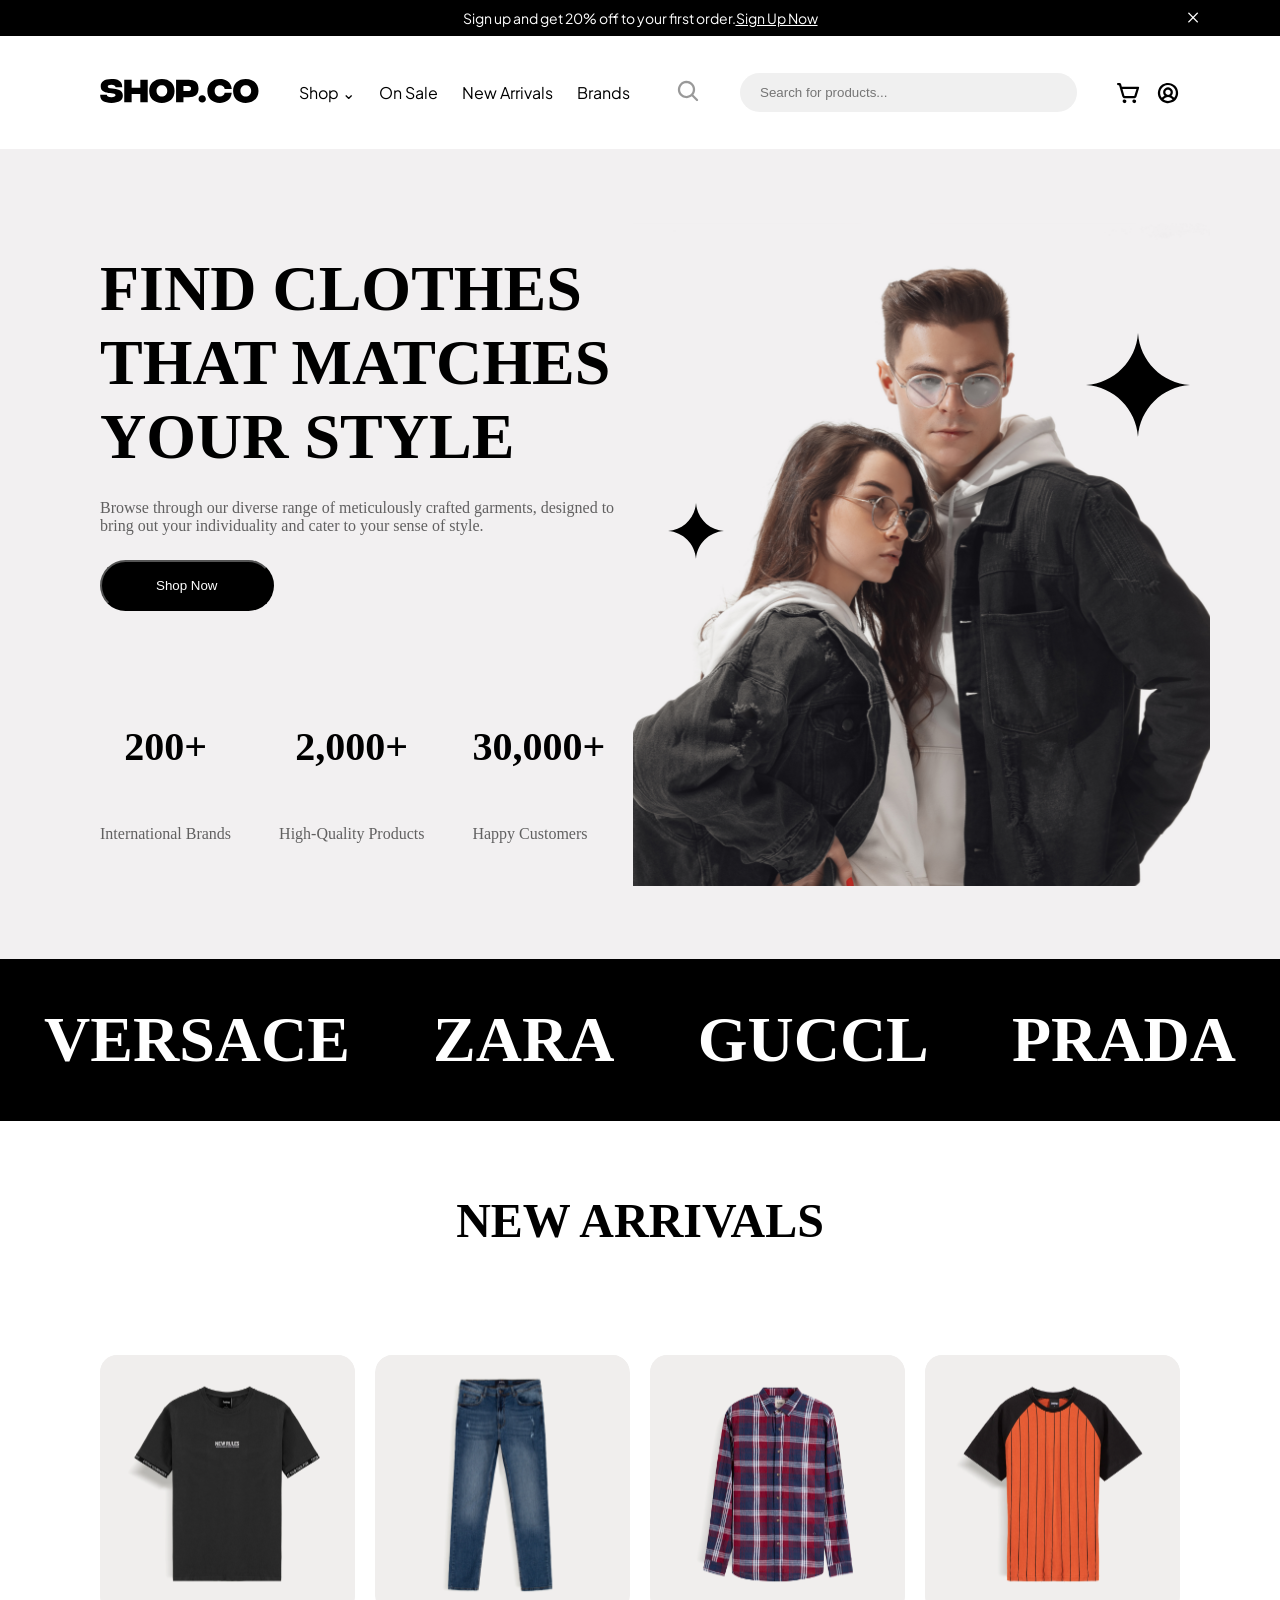
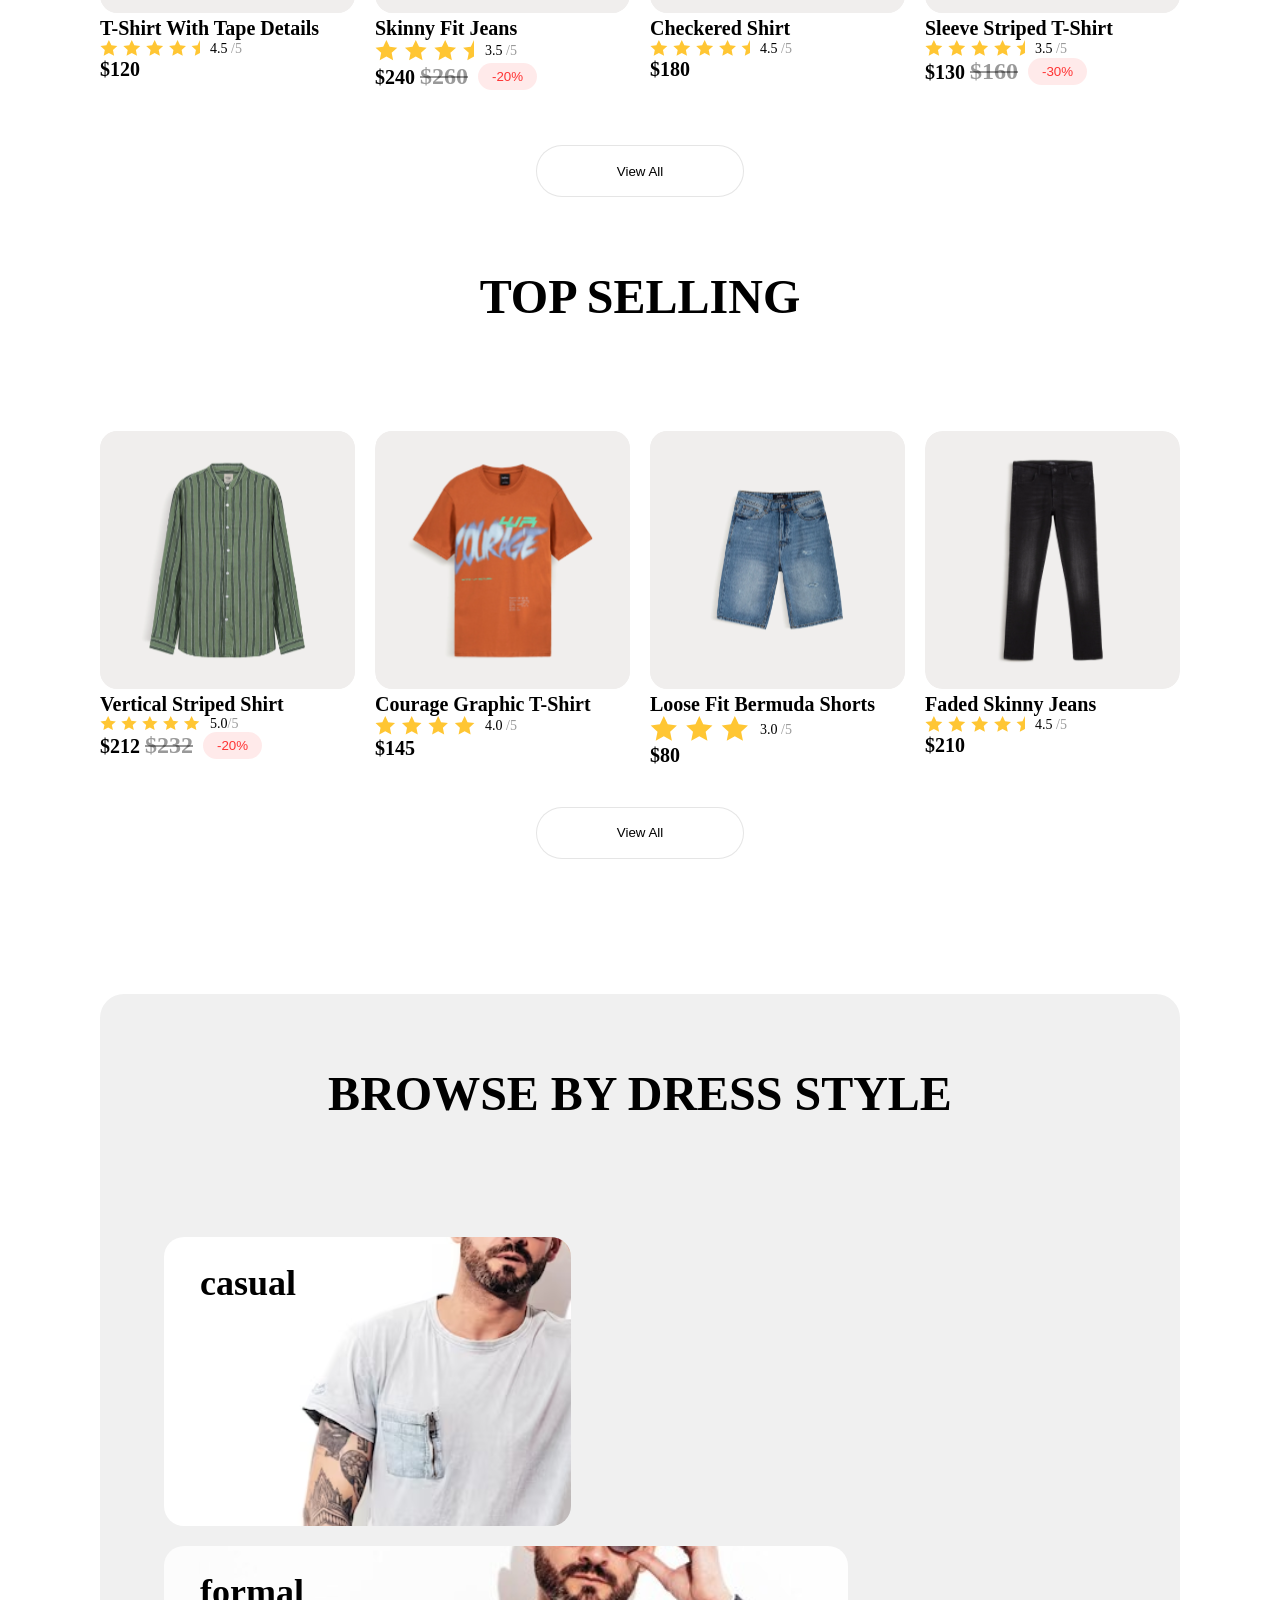
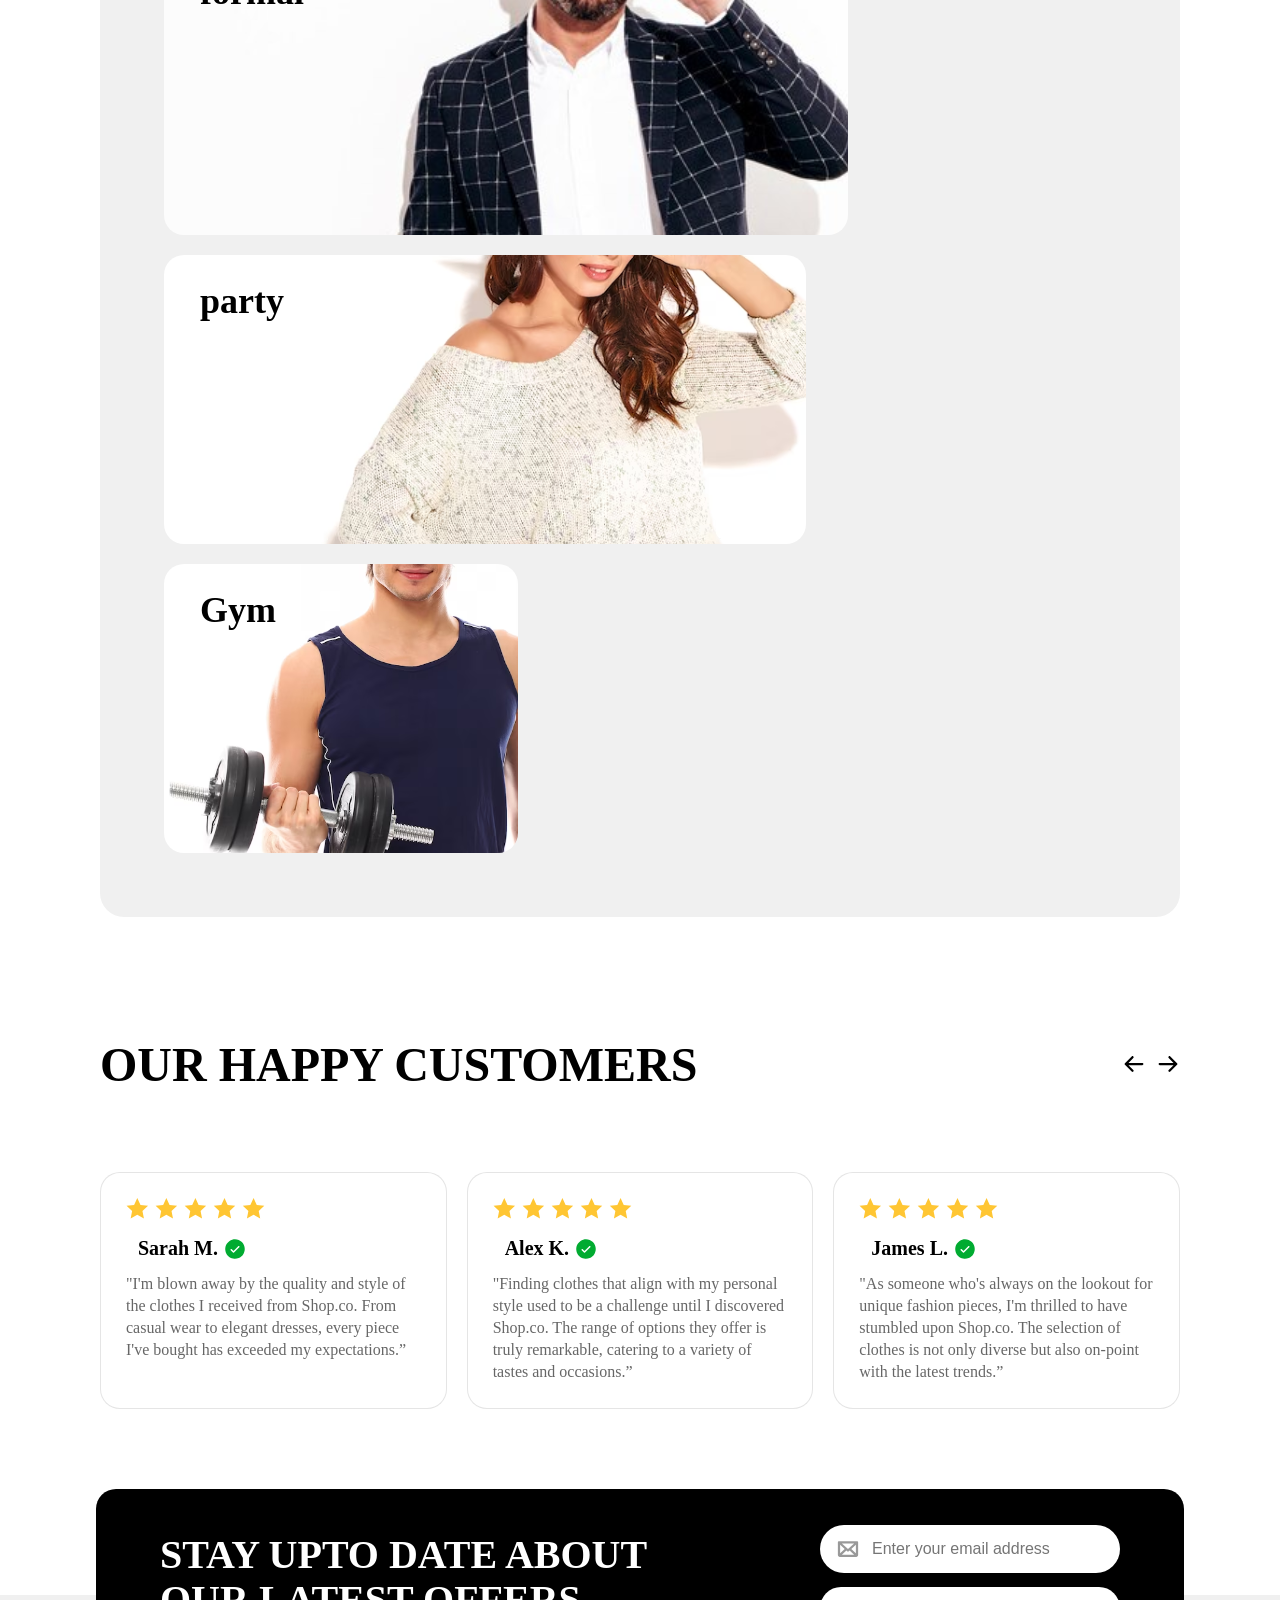
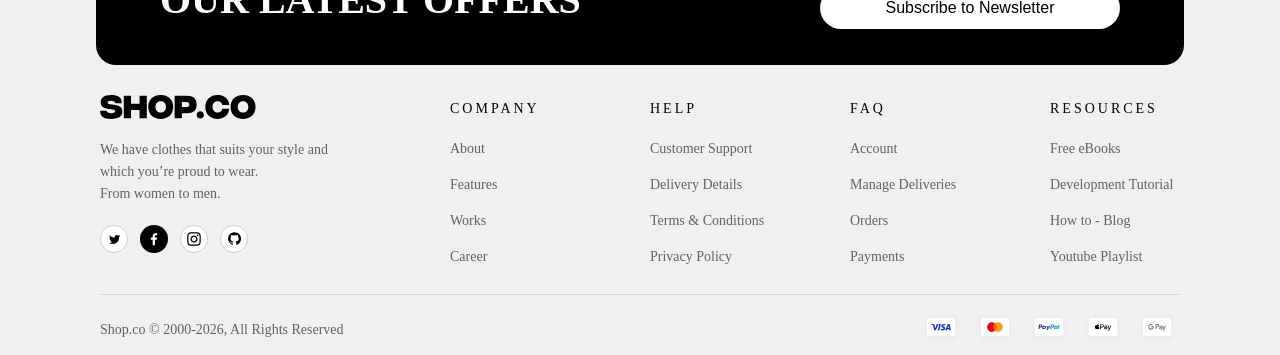
==== commit 2f6828da: "Update project" ====
--- a/index.html
+++ b/index.html
@@ -5,7 +5,7 @@
     <meta charset="UTF-8">
     <meta name="viewport" content="width=device-width, initial-scale=1.0">
     <title>Document</title>
-    <link rel="stylesheet" href="./style.css">
+    <link rel="stylesheet" href="./Style/style .css">
     <link rel="preconnect" href="https://fonts.googleapis.com">
     <link rel="preconnect" href="https://fonts.gstatic.com" crossorigin>
     <link
@@ -24,17 +24,18 @@
         <header>
             <div class="logo"><img src="./image/SHOP.CO.svg" alt="logo"></div>
             <nav>
-                <a href=""> Shop <span>⌄</span> </a>
-                <a href="">On Sale</a>
-                <a href="">New Arrivals </a>
-                <a href=""> Brands</a>
-                <span><img src="./image/search.svg" alt="search"></span>
-                <div class="search"><input type="text" placeholder="Search for products...">
-                </div>
-                <div class="icon">
-                    <img src="./image/cart.svg" alt="cart">
-                    <img src="./image/profiel.svg" alt="prof">
-                </div>
+                <a href="./index.html">Shop <span>⌄</span></a>
+                <a href="./on-sale.html">On Sale</a>
+                <a href="./new-arrivals.html">New Arrivals</a>
+                <a href="./brands.html">Brands</a>
+            </nav>
+            <span><img src="./image/search.svg" alt="search"></span>
+            <div class="search"><input type="text" placeholder="Search for products...">
+            </div>
+            <div class="icon">
+                <img src="./image/cart.svg" alt="cart">
+                <img src="./image/profiel.svg" alt="prof">
+            </div>
             </nav>
         </header>
     </div>
--- a/Style/style .css
+++ b/Style/style .css
@@ -0,0 +1,1265 @@
+* {
+  margin: 0;
+  padding: 0;
+  box-sizing: border-box;
+}
+
+body {
+  overflow-x: hidden;
+}
+
+:root {
+  --color-pr: #000000;
+  --color-sac: #00000099;
+}
+
+/* banner */
+
+.banner {
+  background-color: var(--color-pr);
+  position: relative;
+}
+
+.banner p {
+  font-family: "Plus Jakarta Sans", sans-serif;
+  padding: 9px;
+  display: flex;
+  align-items: center;
+  justify-content: center;
+  font-weight: 400;
+  font-size: 14px;
+  color: #ffffff;
+}
+
+.banner a {
+  color: #ffffff;
+}
+
+.banner span {
+  position: absolute;
+  color: #ffffff;
+  font-size: 25px;
+  width: 14px;
+  height: 14px;
+  right: 80px;
+  top: 50%;
+  transform: translateY(-50%);
+  display: flex;
+  justify-content: center;
+  align-items: center;
+}
+
+.container {
+  padding: 0 100px;
+}
+
+header {
+  display: flex;
+  align-items: center;
+  gap: 40px;
+  padding: 37px 0;
+  background-color: #fff;
+}
+
+nav {
+  display: flex;
+  align-items: center;
+  gap: 24px;
+  flex: 1;
+}
+
+nav a {
+  font-family: "Plus Jakarta Sans", sans-serif;
+  text-decoration: none;
+  color: #000000;
+  gap: 24px;
+}
+
+.search {
+  flex: 1;
+}
+
+.search input {
+  width: 100%;
+  border: none;
+  background-color: #f0f0f0;
+  border-radius: 62px;
+  padding: 12px 20px;
+}
+
+.icon {
+  display: flex;
+  align-items: center;
+  gap: 15px;
+}
+
+.icon img {
+  width: 24px;
+  cursor: pointer;
+}
+
+/* HERO */
+.hero {
+  width: 100%;
+  background-color: #f2f0f1;
+  display: flex;
+  align-items: center;
+  justify-content: space-between;
+  padding: 0 70px 0 100px;
+}
+
+.hero-text {
+  width: 48%;
+  padding-top: 103px;
+}
+
+.hero-text h1 {
+  font-size: 64px;
+  font-weight: 900;
+  color: #000000;
+  margin-bottom: 25px;
+}
+
+.hero-text p {
+  font-weight: 400;
+  font-size: 16px;
+  color: var(--color-sac);
+  margin-bottom: 25px;
+}
+
+.hero-text button {
+  gap: 12px;
+  border-radius: 62px;
+  padding: 16px 54px;
+  color: #ffff;
+  background-color: var(--color-pr);
+}
+
+.stats {
+  display: flex;
+  align-items: center;
+  gap: 48px;
+  margin-top: 40px;
+}
+
+.stats div {
+  display: flex;
+  flex-direction: column;
+}
+
+.stats h2 {
+  font-size: 40px;
+  font-weight: 700;
+  color: var(--color-pr);
+  margin-bottom: 3px;
+}
+
+.stats span {
+  font-size: 16px;
+  color: #00000099;
+  padding-bottom: 116px;
+}
+
+.hero-img {
+  width: 52%;
+  height: 663px;
+  position: relative;
+  display: flex;
+  align-items: flex-end;
+  justify-content: center;
+}
+
+.hero-img img:first-child {
+  width: 100%;
+  height: 100%;
+  object-fit: contain;
+}
+
+.hero-img img:nth-child(2) {
+  position: absolute;
+  width: 104px;
+  top: 110px;
+  right: 20px;
+}
+
+.hero-img img:nth-child(3) {
+  position: absolute;
+  width: 56px;
+  top: 280px;
+  left: 35px;
+}
+
+.brands-banner {
+  color: #fff;
+  display: flex;
+  justify-content: space-between;
+  padding: 44px;
+  background-color: var(--color-pr);
+  font-weight: 900;
+}
+
+.brands-banner span {
+  display: flex;
+  font-weight: 700;
+  font-size: 64px;
+  color: #ffffff;
+}
+
+h2 {
+  display: flex;
+  align-items: center;
+  justify-content: center;
+  font-weight: 700;
+  font-size: 48px;
+  vertical-align: middle;
+  padding-top: 72px;
+  padding-bottom: 52px;
+}
+
+/* products */
+
+.products {
+  display: flex;
+  gap: 20px;
+  padding: 55px 100px;
+  /* border-bottom: 1px solid #0000001A; */
+}
+
+.products .card {
+  width: calc((100% - 60px) / 4);
+}
+
+.card > img:first-child {
+  width: 100%;
+}
+
+.card h3 {
+  font-weight: 700;
+  font-size: 20px;
+}
+
+.card h3 span {
+  color: #00000066;
+  text-decoration: line-through;
+  font-weight: 700;
+  font-size: 24px;
+}
+
+.rating {
+  display: flex;
+  align-items: center;
+  gap: 10px;
+}
+
+.rating img {
+  width: 100px;
+}
+
+.rating p {
+  font-weight: 400;
+  font-size: 14px;
+  margin: 0;
+}
+
+.rating p span {
+  color: #00000066;
+}
+
+.price {
+  display: flex;
+  align-items: center;
+  gap: 10px;
+}
+
+.price h3 {
+  margin: 0;
+}
+
+.price button {
+  border-radius: 62px;
+  padding: 6px 14px;
+  border: none;
+  background-color: #ff33331a;
+  color: #ff3333;
+}
+
+.btn {
+  display: flex;
+  align-items: center;
+  justify-content: center;
+  background-color: #ffffff;
+  padding: 15px 80px;
+  height: 52px;
+  border-radius: 62px;
+  border: 1px solid;
+  border-color: #0000001a;
+  margin: 0 auto;
+}
+
+.products + .btn:hover {
+  background-color: #d6d5d5;
+  color: var(--color-pr);
+}
+
+.products .card {
+  transition: 0.3s;
+}
+
+.products .card:hover {
+  transform: scale(1.02);
+}
+
+/* top-selling */
+
+.top-selling {
+  display: flex;
+  flex-wrap: wrap;
+  gap: 20px;
+  padding: 55px 100px;
+}
+
+.top-selling .card {
+  width: calc((100% - 60px) / 4);
+}
+
+.top-selling .btn {
+  display: flex;
+  align-items: center;
+  justify-content: center;
+  margin: 20px auto 0;
+}
+
+.top-selling .btn {
+  transition: 0.3s;
+}
+
+.top-selling .btn:hover {
+  background-color: #d6d5d5;
+  color: var(--color-pr);
+}
+
+.top-selling .card {
+  transition: 0.3s;
+}
+
+.top-selling .card:hover {
+  transform: scale(1.02);
+}
+
+/* About */
+.About {
+  background-color: #f0f0f0;
+  border-radius: 24px;
+  margin: 80px 100px;
+}
+
+.About .images {
+  display: flex;
+  flex-wrap: wrap;
+  gap: 20px;
+  padding: 64px;
+}
+
+.About .card {
+  position: relative;
+  height: 289px;
+  overflow: hidden;
+  border-radius: 20px;
+}
+
+.About .card img {
+  width: 100%;
+  height: auto;
+  display: block;
+}
+
+.About .position {
+  position: absolute;
+  top: 25px;
+  left: 36px;
+  font-weight: 700;
+  font-size: 36px;
+}
+
+/* our-happy */
+
+.our-happy {
+  padding: 60px 100px;
+  display: flex;
+  gap: 20px;
+}
+
+.arrows {
+  padding: 0 100px;
+  display: flex;
+  justify-content: space-between;
+  align-items: center;
+  margin-bottom: 40px;
+}
+
+.arrows h2 {
+  font-size: 48px;
+  padding: 40px 0;
+}
+
+.arrow-buttons {
+  display: flex;
+  align-items: center;
+  gap: 10px;
+}
+
+.arrow-buttons img {
+  width: 24px;
+  height: 24px;
+}
+
+/* Customer Cards */
+.cards {
+  display: flex;
+  padding: 0 100px;
+  gap: 20px;
+}
+
+.cover {
+  width: calc((100% - 40px) / 3);
+  gap: 20px;
+  border: 1px solid#0000001A;
+  border-radius: 20px;
+  padding: 25px;
+  background-color: #ffffff;
+}
+
+.cover h3 {
+  display: flex;
+  align-items: center;
+  gap: 5px;
+  font-size: 20px;
+  margin: 12px;
+}
+
+.cover p {
+  font-weight: 400;
+  font-size: 16px;
+  line-height: 22px;
+  color: #00000099;
+}
+
+.cover {
+  transition: 0.2s ease;
+}
+
+.cover:hover {
+  transform: translateX(5px);
+  border-color: #000000;
+}
+
+/* black-card */
+
+.black-card {
+  position: relative;
+  z-index: 2;
+  margin: 80px auto -70px;
+  width: 85%;
+  border-radius: 20px;
+  padding: 36px 64px;
+  background-color: var(--color-pr);
+  display: flex;
+  justify-content: space-between;
+  align-items: center;
+}
+
+.black-card h3 {
+  margin: 0;
+  font-weight: 700;
+  font-size: 40px;
+  line-height: 45px;
+  color: #ffffff;
+}
+
+.email {
+  display: flex;
+  flex-direction: column;
+  gap: 14px;
+  width: 300px;
+}
+
+.email-input {
+  display: flex;
+  align-items: center;
+  gap: 12px;
+  background-color: #ffffff;
+  border-radius: 62px;
+  padding: 12px 16px;
+}
+
+.email-input img {
+  width: 24px;
+  height: 24px;
+}
+
+.email-input input {
+  width: 100%;
+  border: none;
+  outline: none;
+  font-size: 16px;
+}
+
+.Subscribe {
+  width: 100%;
+  border: none;
+  color: #000000;
+  background-color: #ffffff;
+  border-radius: 62px;
+  padding: 12px 16px;
+  font-size: 16px;
+  cursor: pointer;
+}
+
+/* footer */
+
+footer {
+  background-color: #f0f0f0;
+}
+
+.footer {
+  position: relative;
+  min-height: 360px;
+  padding: 100px 100px 30px;
+  background-color: #f0f0f0;
+}
+
+.footer .icon img {
+  width: 156px;
+  height: auto;
+  margin: 0 0 20px;
+}
+
+.footer > p {
+  margin: 0 0 20px;
+  font-weight: 400;
+  font-size: 14px;
+  line-height: 22px;
+  color: #00000099;
+}
+
+.social-icons {
+  display: flex;
+  gap: 12px;
+  margin: 0;
+}
+
+.social-icons img {
+  width: 28px;
+  height: 28px;
+}
+
+.footer-links {
+  position: absolute;
+  top: 105px;
+  right: 100px;
+  display: flex;
+  gap: 70px;
+}
+
+.footer-links > div {
+  width: 130px;
+}
+
+.footer-links h3 {
+  margin: 0 0 22px;
+  font-weight: 500;
+  font-size: 14px;
+  line-height: 18px;
+  letter-spacing: 3px;
+  text-transform: uppercase;
+}
+
+.footer-links a {
+  display: block;
+  margin-bottom: 18px;
+  text-decoration: none;
+  color: #00000099;
+  font-size: 14px;
+  line-height: 18px;
+}
+
+.footer-links a:hover {
+  color: #000000;
+}
+
+.footer-bottom {
+  position: absolute;
+  left: 100px;
+  right: 100px;
+  bottom: 10px;
+  padding-top: 20px;
+  border-top: 1px solid #0000001a;
+  display: flex;
+  justify-content: space-between;
+  align-items: center;
+}
+
+.footer-bottom p {
+  font-weight: 400;
+  font-size: 14px;
+  line-height: 18px;
+  color: #00000099;
+}
+
+.payment {
+  display: flex;
+  align-items: center;
+  gap: 8px;
+}
+
+.payment img {
+  width: 46px;
+  height: 30px;
+  object-fit: contain;
+}
+
+/*  Responsive  */
+
+/* 1208px */
+@media (max-width: 1208px) and (min-width: 993px) {
+  .About {
+    margin: 60px 50px;
+  }
+
+  .About .images {
+    padding: 40px;
+    gap: 20px;
+  }
+
+  .About .card {
+    height: 250px;
+  }
+
+  .About .card img {
+    width: 100%;
+    height: 100%;
+    object-fit: cover;
+  }
+
+  .About .position {
+    top: 20px;
+    left: 25px;
+    font-size: 30px;
+  }
+}
+
+/* Tablet */
+@media (max-width: 992px) {
+  .container {
+    padding: 0 40px;
+  }
+
+  .banner span {
+    right: 30px;
+  }
+
+  header {
+    gap: 20px;
+    padding: 25px 0;
+  }
+
+  nav {
+    gap: 15px;
+  }
+
+  nav a {
+    font-size: 14px;
+  }
+
+  .search {
+    flex: 1;
+  }
+
+  /* Hero */
+
+  .hero {
+    padding: 0 40px;
+  }
+
+  .hero-text {
+    width: 50%;
+    padding-top: 60px;
+  }
+
+  .hero-text h1 {
+    font-size: 45px;
+  }
+
+  .hero-text p {
+    font-size: 14px;
+  }
+
+  .stats {
+    gap: 20px;
+  }
+
+  .stats h2 {
+    font-size: 28px;
+  }
+
+  .stats span {
+    font-size: 13px;
+    padding-bottom: 60px;
+  }
+
+  .hero-img {
+    width: 50%;
+    height: 500px;
+  }
+
+  .hero-img img:nth-child(2) {
+    width: 75px;
+    top: 80px;
+    right: 0;
+  }
+
+  .hero-img img:nth-child(3) {
+    width: 45px;
+    top: 220px;
+    left: 10px;
+  }
+
+  /* Brands */
+
+  .brands-banner {
+    padding: 30px 40px;
+  }
+
+  .brands-banner span {
+    font-size: 38px;
+  }
+
+  h2 {
+    font-size: 38px;
+    padding-top: 55px;
+    padding-bottom: 35px;
+  }
+
+  /* New Arrivals + Top Selling */
+
+  .products,
+  .top-selling {
+    padding: 40px;
+    gap: 20px;
+    flex-wrap: wrap;
+  }
+
+  .products .card,
+  .top-selling .card {
+    width: calc((100% - 20px) / 2);
+  }
+
+  /* About */
+
+  .About {
+    margin: 60px 40px;
+  }
+
+  .About .images {
+    padding: 40px;
+    gap: 20px;
+  }
+
+  .About .card {
+    width: calc((100% - 20px) / 2);
+    height: 250px;
+  }
+
+  .About .card img {
+    width: 100%;
+    height: 100%;
+    object-fit: cover;
+  }
+
+  .About .position {
+    top: 20px;
+    left: 25px;
+    font-size: 30px;
+  }
+
+  .arrows {
+    padding: 0 40px;
+    margin-bottom: 30px;
+  }
+
+  .arrows h2 {
+    font-size: 38px;
+  }
+
+  .cards {
+    padding: 0 40px;
+    gap: 15px;
+  }
+
+  .cover {
+    width: calc((100% - 30px) / 3);
+    padding: 20px;
+  }
+
+  .cover p {
+    font-size: 14px;
+  }
+
+  .black-card {
+    width: 90%;
+    padding: 30px 40px;
+  }
+
+  .black-card h3 {
+    font-size: 30px;
+    line-height: 36px;
+  }
+
+  .email {
+    width: 260px;
+  }
+
+  /* Footer */
+
+  /* Footer */
+
+  .footer {
+    padding: 100px 40px 30px;
+  }
+
+  .footer-links {
+    position: static;
+    display: flex;
+    flex-wrap: wrap;
+    gap: 35px 20px;
+    margin-top: 40px;
+  }
+
+  .footer-links > div {
+    width: calc(50% - 10px);
+  }
+
+  .footer-links h3 {
+    margin-bottom: 15px;
+  }
+
+  .footer-links a {
+    margin-bottom: 12px;
+  }
+
+  .footer-bottom {
+    position: static;
+    margin-top: 30px;
+    padding-top: 20px;
+  }
+}
+
+/* Mobile */
+@media (max-width: 767px) {
+  .container {
+    padding: 0 16px;
+  }
+
+  /* Banner */
+
+  .banner p {
+    font-size: 12px;
+    padding: 10px 40px 10px 15px;
+    text-align: center;
+  }
+
+  .banner span {
+    right: 15px;
+    font-size: 22px;
+  }
+
+  header {
+    padding: 20px 0;
+  }
+
+  nav {
+    gap: 12px;
+  }
+
+  nav a {
+    display: none;
+  }
+
+  nav > span {
+    display: block;
+  }
+
+  nav .search {
+    display: block;
+  }
+
+  .search input {
+    padding: 10px 15px;
+    font-size: 12px;
+  }
+
+  .icon {
+    gap: 10px;
+  }
+
+  .icon img {
+    width: 21px;
+  }
+
+  /* Hero */
+
+  .hero {
+    flex-direction: column;
+    padding: 0 16px;
+  }
+
+  .hero-text {
+    width: 100%;
+    padding-top: 45px;
+  }
+
+  .hero-text h1 {
+    font-size: 36px;
+    line-height: 1.1;
+    margin-bottom: 20px;
+  }
+
+  .hero-text p {
+    font-size: 14px;
+    line-height: 21px;
+    margin-bottom: 20px;
+  }
+
+  .hero-text button {
+    width: 100%;
+    padding: 14px;
+  }
+
+  .stats {
+    gap: 15px;
+    margin-top: 30px;
+    justify-content: center;
+  }
+
+  .stats div {
+    align-items: center;
+    text-align: center;
+  }
+
+  .stats h2 {
+    font-size: 22px;
+  }
+
+  .stats span {
+    font-size: 11px;
+    padding-bottom: 30px;
+  }
+
+  .hero-img {
+    width: 100%;
+    height: 400px;
+  }
+
+  .hero-img img:nth-child(2) {
+    width: 65px;
+    top: 60px;
+    right: 5px;
+  }
+
+  .hero-img img:nth-child(3) {
+    width: 40px;
+    top: 170px;
+    left: 5px;
+  }
+
+  /* Brands */
+
+  .brands-banner {
+    padding: 25px 15px;
+    flex-wrap: wrap;
+    justify-content: center;
+    gap: 20px 30px;
+  }
+
+  .brands-banner span {
+    font-size: 25px;
+  }
+
+  h2 {
+    font-size: 32px;
+    padding-top: 50px;
+    padding-bottom: 25px;
+    text-align: center;
+  }
+
+  /* New Arrivals + Top Selling */
+
+  .products,
+  .top-selling {
+    padding: 25px 16px;
+    gap: 20px;
+    flex-wrap: wrap;
+  }
+
+  .products .card,
+  .top-selling .card {
+    width: calc((100% - 20px) / 2);
+  }
+
+  .card h3 {
+    font-size: 16px;
+  }
+
+  .card h3 span {
+    font-size: 18px;
+  }
+
+  .rating {
+    gap: 5px;
+  }
+
+  .rating img {
+    width: 75px;
+  }
+
+  .rating p {
+    font-size: 12px;
+  }
+
+  .price {
+    gap: 5px;
+    flex-wrap: wrap;
+  }
+
+  .price button {
+    padding: 5px 10px;
+    font-size: 11px;
+  }
+
+  .btn {
+    padding: 13px 50px;
+  }
+
+  /* About */
+
+  .About {
+    margin: 50px 16px;
+  }
+
+  .About .images {
+    padding: 20px;
+    gap: 15px;
+  }
+
+  .About .card {
+    width: 100%;
+    height: auto;
+  }
+
+  .About .card img {
+    width: 100%;
+    height: auto;
+    object-fit: contain;
+  }
+
+  .About .position {
+    top: 20px;
+    left: 25px;
+    font-size: 28px;
+  }
+
+  .arrows {
+    padding: 0 16px;
+    margin-bottom: 20px;
+  }
+
+  .arrows h2 {
+    font-size: 28px;
+    padding: 30px 0;
+  }
+
+  .arrow-buttons {
+    gap: 5px;
+  }
+
+  .arrow-buttons img {
+    width: 20px;
+    height: 20px;
+  }
+
+  .cards {
+    padding: 0 16px;
+    flex-direction: column;
+    gap: 15px;
+  }
+
+  .cover {
+    width: 100%;
+    padding: 20px;
+  }
+
+  .cover h3 {
+    font-size: 18px;
+  }
+
+  .cover p {
+    font-size: 14px;
+    line-height: 21px;
+  }
+
+  .black-card {
+    width: calc(100% - 32px);
+    margin: 60px auto -60px;
+    padding: 25px 20px;
+    flex-direction: column;
+    align-items: stretch;
+    gap: 25px;
+  }
+
+  .black-card h3 {
+    font-size: 28px;
+    line-height: 34px;
+  }
+
+  .email {
+    width: 100%;
+  }
+
+  /* Footer */
+
+  .footer {
+    padding: 100px 16px 30px;
+  }
+
+  .footer-links {
+    position: static;
+    display: grid;
+    grid-template-columns: 1fr 1fr;
+    gap: 30px 20px;
+    margin-top: 40px;
+  }
+
+  .footer-links > div {
+    width: 100%;
+  }
+
+  .footer-links h3 {
+    margin-bottom: 15px;
+  }
+
+  .footer-links a {
+    margin-bottom: 12px;
+    font-size: 13px;
+  }
+
+  .footer-bottom {
+    position: static;
+    margin-top: 30px;
+    padding-top: 20px;
+    display: flex;
+    flex-direction: column;
+    gap: 15px;
+    text-align: center;
+  }
+
+  .payment {
+    flex-wrap: wrap;
+    justify-content: center;
+  }
+}
+
+/* Small Mobile */
+@media (max-width: 480px) {
+  .hero-text h1 {
+    font-size: 32px;
+  }
+
+  .stats {
+    gap: 10px;
+  }
+
+  .stats h2 {
+    font-size: 20px;
+  }
+
+  .stats span {
+    font-size: 10px;
+  }
+
+  .brands-banner span {
+    font-size: 20px;
+  }
+
+  h2 {
+    font-size: 28px;
+  }
+
+  /* New Arrivals + Top Selling */
+
+  .products,
+  .top-selling {
+    gap: 12px;
+    padding: 20px 12px;
+  }
+
+  .products .card,
+  .top-selling .card {
+    width: calc((100% - 12px) / 2);
+  }
+
+  .card h3 {
+    font-size: 14px;
+  }
+
+  .card h3 span {
+    font-size: 16px;
+  }
+
+  .rating img {
+    width: 65px;
+  }
+
+  .rating p {
+    font-size: 11px;
+  }
+
+  .price h3 {
+    font-size: 18px;
+  }
+
+  .price button {
+    padding: 4px 8px;
+    font-size: 10px;
+  }
+
+  /* About */
+
+  .About {
+    margin: 40px 12px;
+  }
+
+  .About .images {
+    padding: 15px;
+    gap: 12px;
+  }
+
+  .About .position {
+    top: 15px;
+    left: 20px;
+    font-size: 24px;
+  }
+
+  .arrows h2 {
+    font-size: 25px;
+  }
+
+  .black-card {
+    width: calc(100% - 24px);
+    padding: 22px 16px;
+  }
+
+  .black-card h3 {
+    font-size: 23px;
+    line-height: 29px;
+  }
+}
